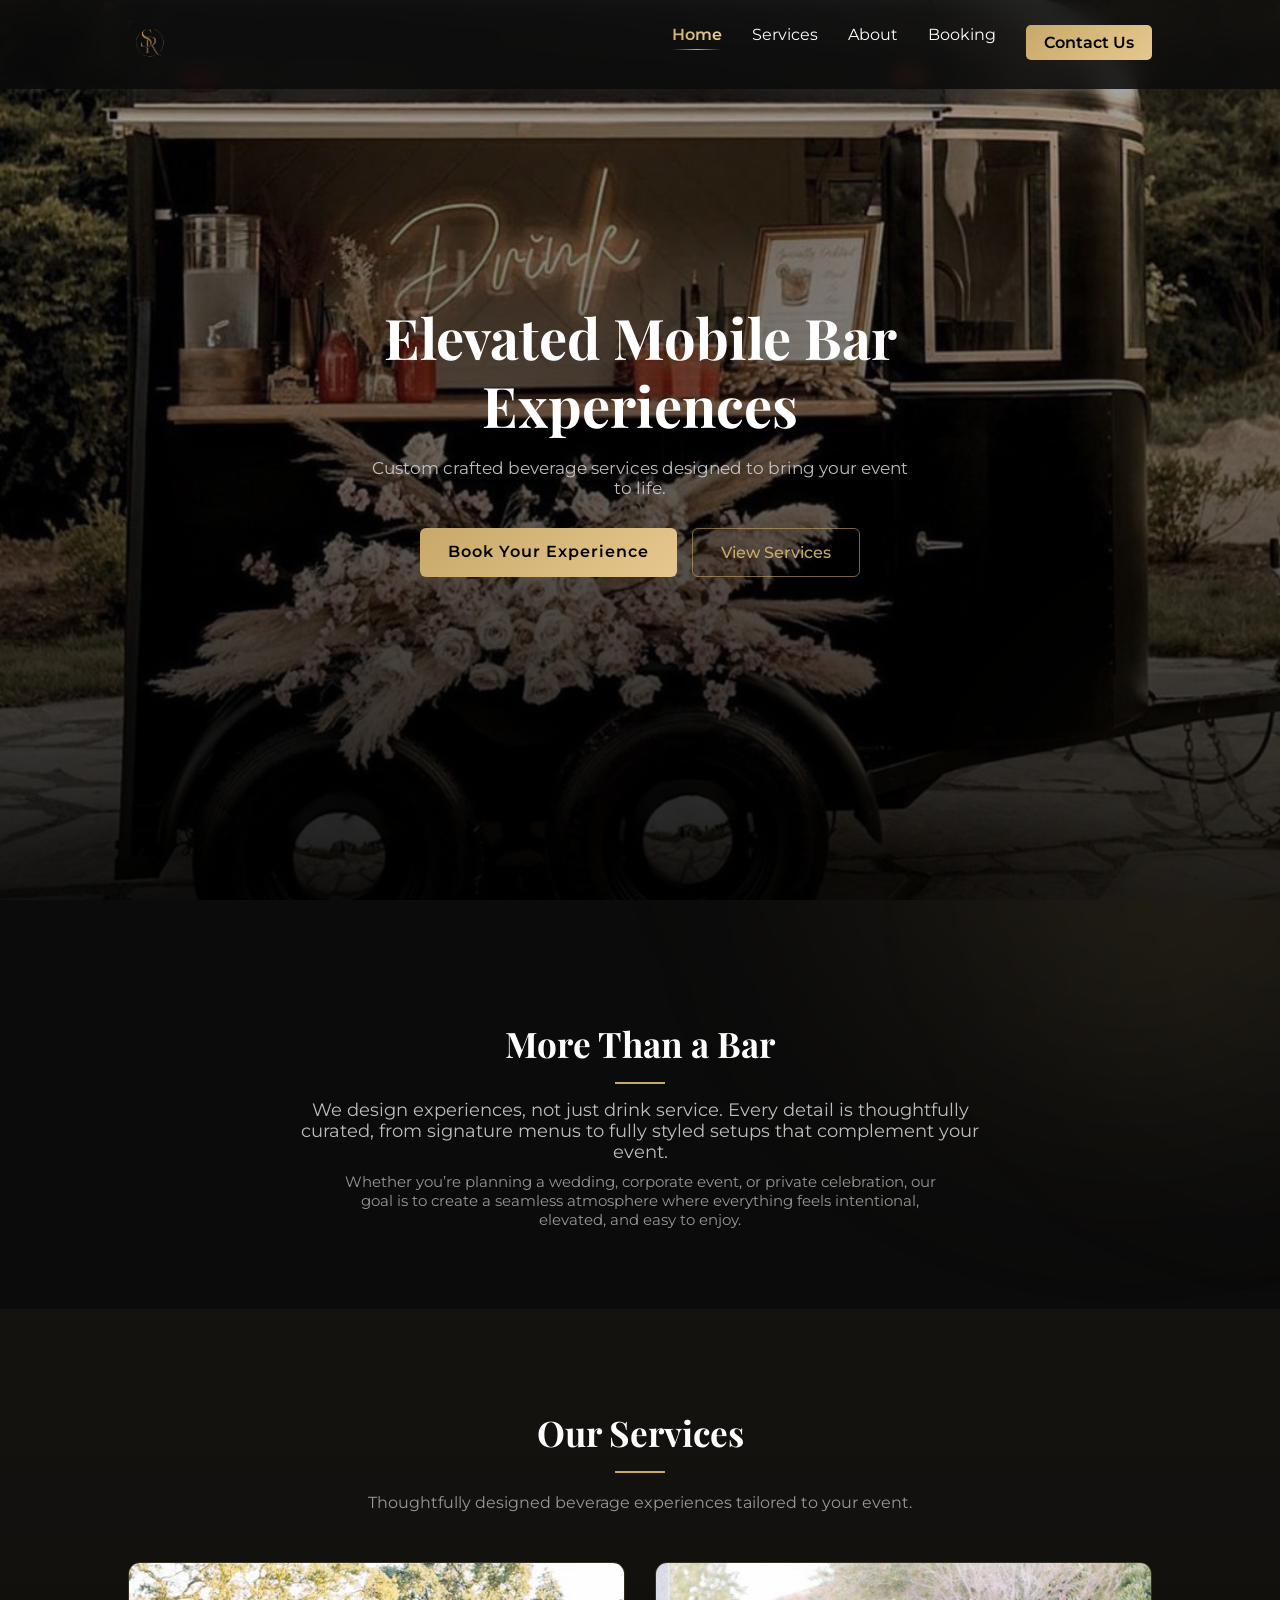
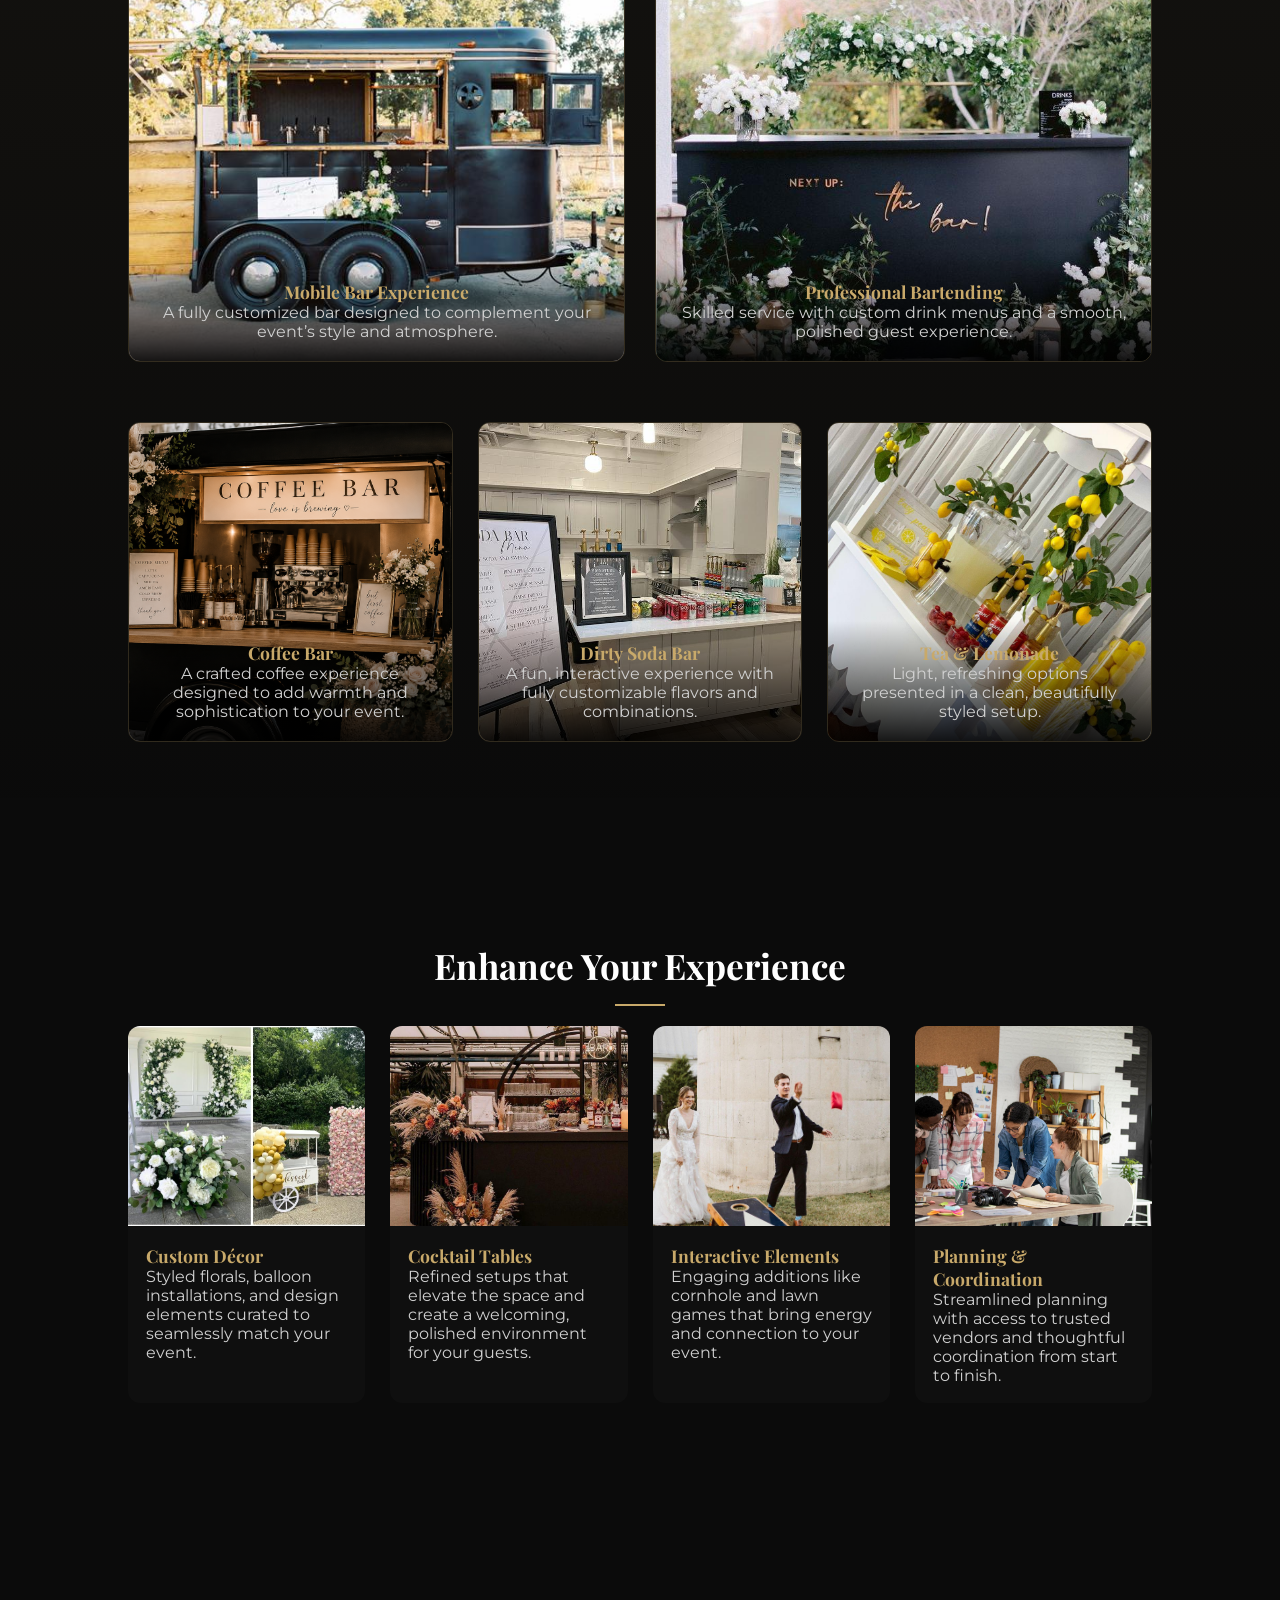
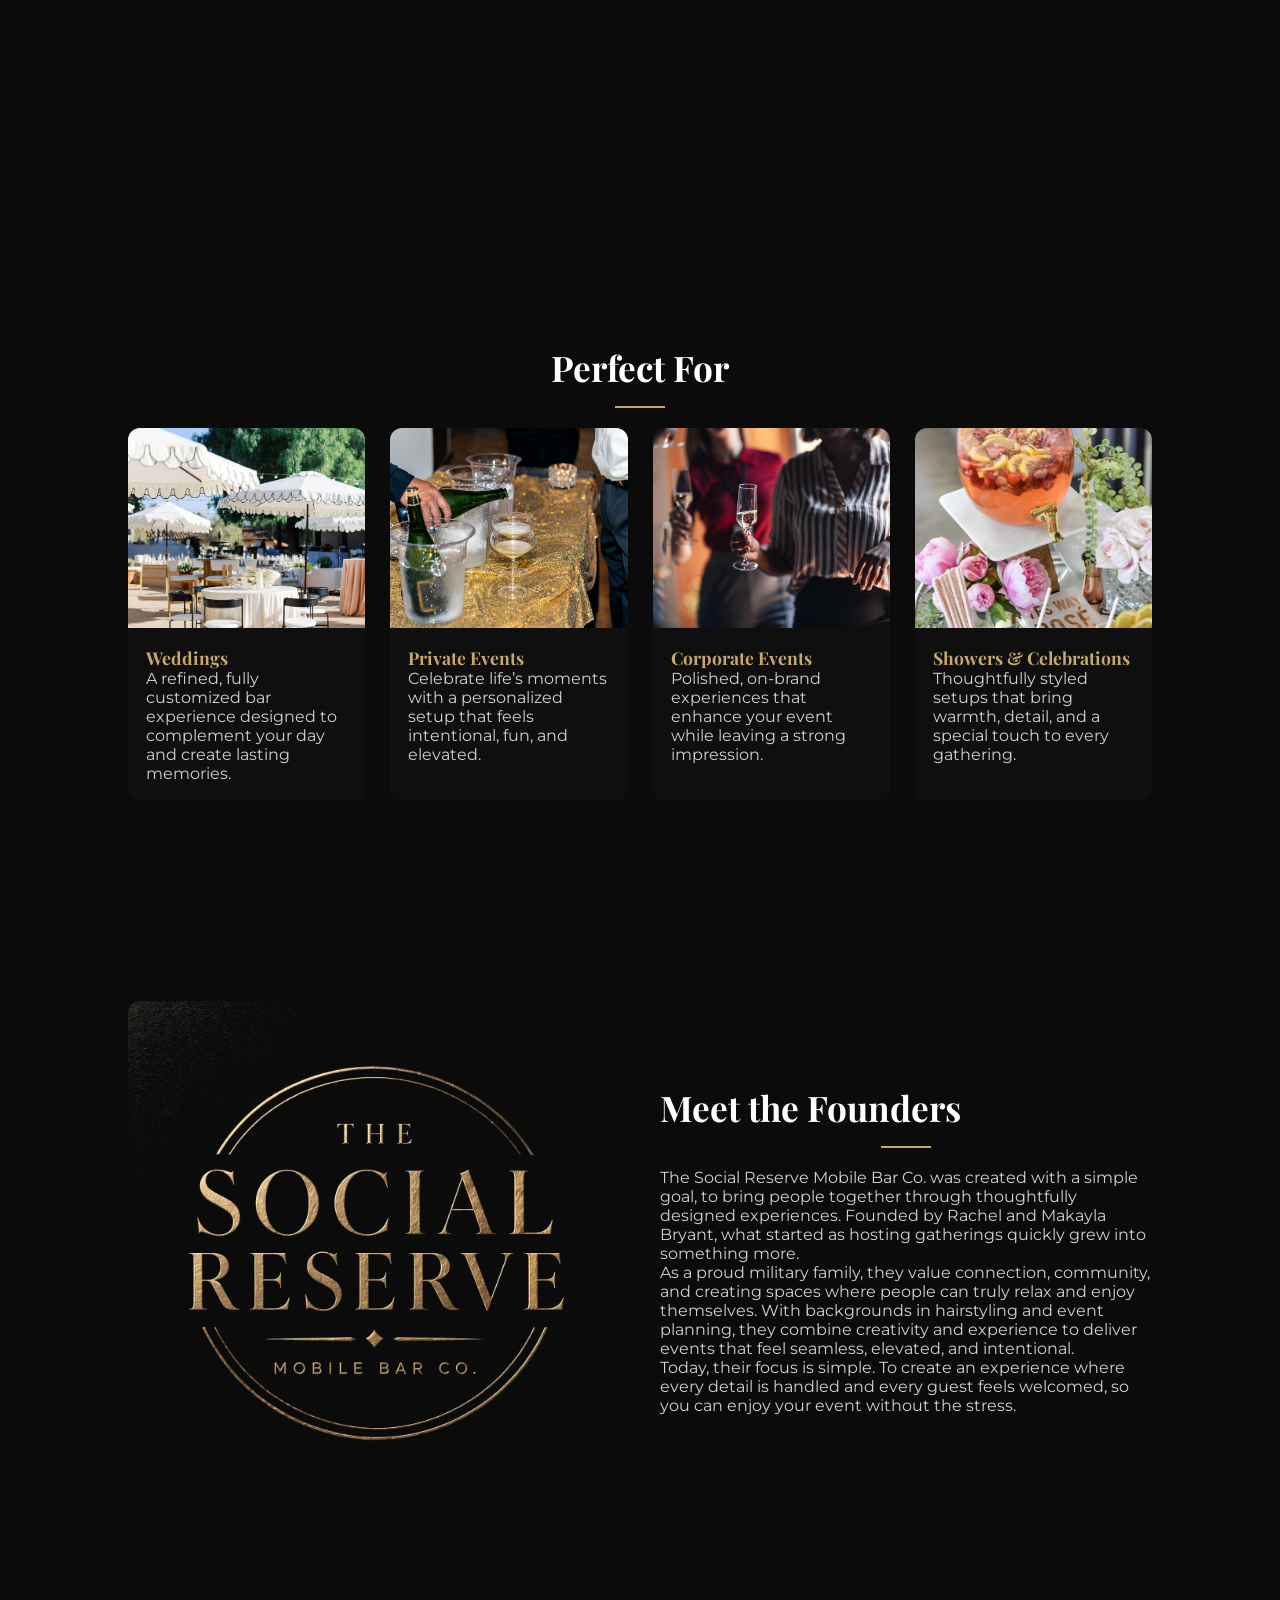
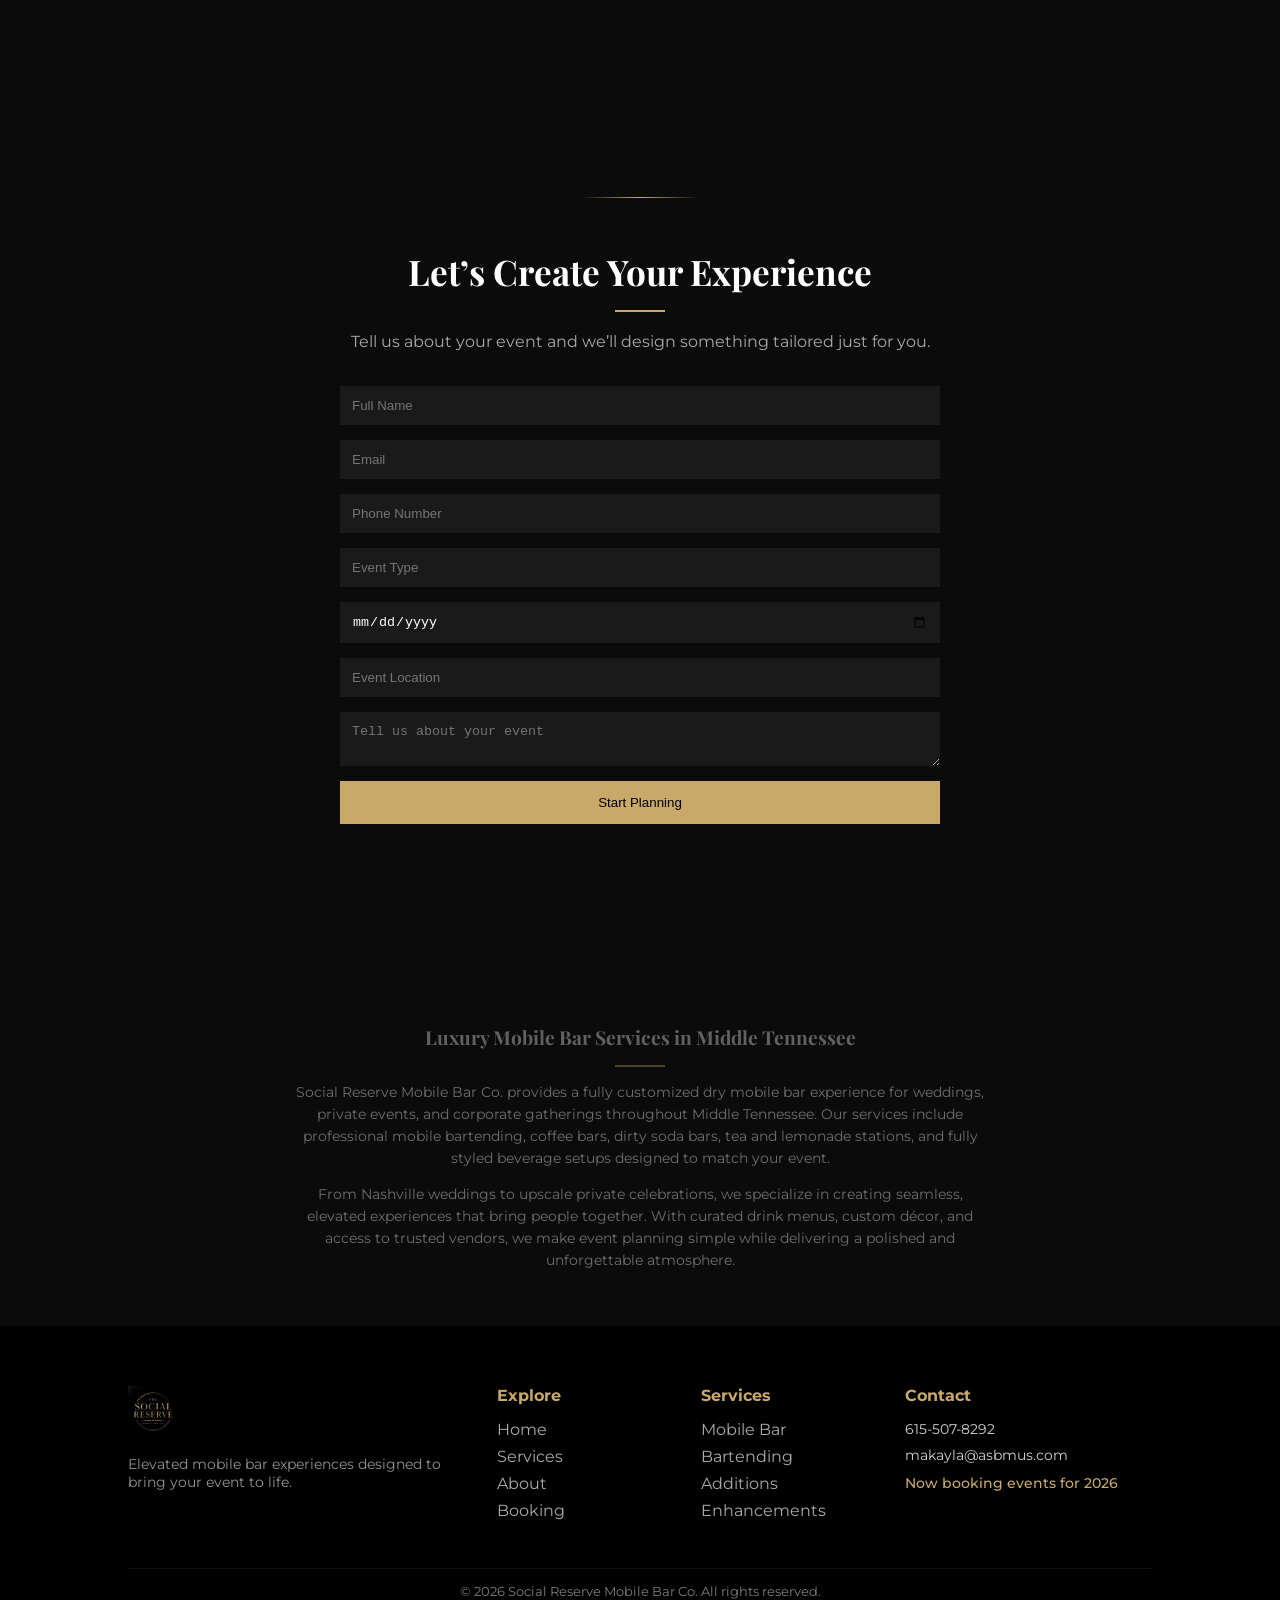
==== index.html @ 501cd26a "Add files via upload" ====
<!DOCTYPE html>
<html lang="en">
<head>
    <meta charset="UTF-8">
    <meta name="viewport" content="width=device-width, initial-scale=1.0">

    <!-- SEO PRIMARY -->
    <title>Social Reserve Mobile Bar | Luxury Mobile Bar Experience</title>
    <meta name="description" content="Social Reserve offers a fully customized dry mobile bar experience for weddings, corporate events, and private parties. Elevate your event with tailored drink services, coffee bars, soda bars, and more.">

    <!-- SEO KEYWORDS -->
    <meta name="keywords" content="mobile bar, wedding bar service, dry bar, mobile bartending, coffee bar catering, soda bar, event bartending, luxury event bar">

    <!-- SOCIAL SHARING -->
    <meta property="og:title" content="Social Reserve Mobile Bar">
    <meta property="og:description" content="Elevated mobile bar experiences designed to match your vision.">
    <meta property="og:type" content="website">

    <!-- FONTS -->
    <link href="https://fonts.googleapis.com/css2?family=Playfair+Display:wght@500;700&family=Montserrat:wght@300;400;600&display=swap" rel="stylesheet">

    <!-- CSS -->
    <link rel="stylesheet" href="style.css">

    <!-- STRUCTURED DATA (SEO BOOST) -->
    <script type="application/ld+json">
    {
        "@context": "https://schema.org",
        "@type": "LocalBusiness",
        "name": "Social Reserve Mobile Bar",
        "email": "makayla@asbmus.com",
        "telephone": "6155078292",
        "description": "Custom mobile bar experiences for weddings, private parties, and corporate events.",
        "areaServed": "Middle Tennessee",
        "serviceType": "Mobile Bartending and Event Services"
    }
    </script>
</head>

<body>


    <!-- NAVBAR -->
<header class="navbar">
    <div class="logo">
        <img src="images/logoSRtransparent.png" alt="Social Reserve Logo">
    </div>

    <nav>
        <ul>
            <li><a href="index.html" class="active-nav">Home</a></li>
            <li><a href="services.html">Services</a></li>
            <li><a href="about.html">About</a></li>
            <li><a href="contact.html">Booking</a></li>
            <li><a href="contact.html" class="cta-nav">Contact Us</a></li>
        </ul>
    </nav>
</header>


<!-- HERO -->
<section class="hero hidden">

    <!-- IMAGE -->
    <img src="images/hero.jfif" alt="Mobile Bar Setup" class="hero-img">

    <!-- OVERLAY -->
    <div class="hero-overlay"></div>

    <!-- CONTENT -->
    <div class="hero-content">
        <h1>Elevated Mobile Bar Experiences</h1>
        <p>Custom crafted beverage services designed to bring your event to life.</p>

        <div class="hero-buttons">
            <a href="contact.html" class="btn-primary">Book Your Experience</a>
            <a href="services.html" class="btn-secondary">View Services</a>
        </div>
    </div>

</section>


<!-- VALUE -->
<section class="value hidden">
    <h2>More Than a Bar</h2>
    <p class="value-lead">
        We design experiences, not just drink service. Every detail is thoughtfully curated, from signature menus to fully styled setups that complement your event.
    </p>

    <p class="value-sub">
        Whether you’re planning a wedding, corporate event, or private celebration, our goal is to create a seamless atmosphere where everything feels intentional, elevated, and easy to enjoy.
    </p>
</section>


<!-- SERVICES -->
<section id="services" class="services hidden">

    <h2>Our Services</h2>
    <p class="services-sub">
        Thoughtfully designed beverage experiences tailored to your event.
    </p>

    <!-- FEATURED SERVICES -->
    <div class="featured-services">

        <a href="services.html#mobilebar" class="service-card featured">
            <img src="images/trailer2.jfif" alt="Custom Mobile Bar Setup">
            <div class="card-content">
                <h3>Mobile Bar Experience</h3>
                <p>A fully customized bar designed to complement your event’s style and atmosphere.</p>
            </div>
        </a>

        <a href="services.html#bartending" class="service-card featured">
            <img src="images/bartend.jfif" alt="Professional Bartending Service">
            <div class="card-content">
                <h3>Professional Bartending</h3>
                <p>Skilled service with custom drink menus and a smooth, polished guest experience.</p>
            </div>
        </a>

    </div>

    <!-- SUPPORTING SERVICES -->
    <div class="supporting-services">

        <a href="services.html#additions" class="service-card small">
            <img src="images/coffeebar.png" alt="Event Coffee Bar Setup">
            <div class="card-content">
                <h3>Coffee Bar</h3>
                <p>A crafted coffee experience designed to add warmth and sophistication to your event.</p>
            </div>
        </a>

        <a href="services.html#additions" class="service-card small">
            <img src="images/soda.jfif" alt="Dirty Soda Bar Setup">
            <div class="card-content">
                <h3>Dirty Soda Bar</h3>
                <p>A fun, interactive experience with fully customizable flavors and combinations.</p>
            </div>
        </a>

        <a href="services.html#additions" class="service-card small">
            <img src="images/lemonade.jfif" alt="Tea and Lemonade Station">
            <div class="card-content">
                <h3>Tea & Lemonade</h3>
                <p>Light, refreshing options presented in a clean, beautifully styled setup.</p>
            </div>
        </a>

    </div>

</section>


<!-- ENHANCEMENTS SECTION -->
<section class="enhancements hidden">

    <h2>Enhance Your Experience</h2>

    <div class="enhancements-grid">

        <div class="enhancement-card">
            <div class="enhance-img">
                <img src="images/enhancements.jfif" alt="Custom Event Decor Setup">
            </div>
            <div class="enhance-text">
                <h3>Custom Décor</h3>
                <p>Styled florals, balloon installations, and design elements curated to seamlessly match your event.</p>
            </div>
        </div>

        <div class="enhancement-card">
            <div class="enhance-img">
                <img src="images/barsetup.jfif" alt="Cocktail Table Setup">
            </div>
            <div class="enhance-text">
                <h3>Cocktail Tables</h3>
                <p>Refined setups that elevate the space and create a welcoming, polished environment for your guests.</p>
            </div>
        </div>

        <div class="enhancement-card">
            <div class="enhance-img">
                <img src="images/games.jfif" alt="Interactive Event Games">
            </div>
            <div class="enhance-text">
                <h3>Interactive Elements</h3>
                <p>Engaging additions like cornhole and lawn games that bring energy and connection to your event.</p>
            </div>
        </div>

        <div class="enhancement-card">
            <div class="enhance-img">
                <img src="images/planning.jfif" alt="Event Planning Support">
            </div>
            <div class="enhance-text">
                <h3>Planning & Coordination</h3>
                <p>Streamlined planning with access to trusted vendors and thoughtful coordination from start to finish.</p>
            </div>
        </div>

    </div>

</section>

<!-- EXPERIENCE -->
<section id="experience" class="experience hidden">
    <h2>Designed Around You</h2>
    <p>
        Every event is built around your vision. From the first conversation to the final setup, we take the time to understand your style, preferences, and goals to create a cohesive experience that feels personal, elevated, and seamless.
    </p>
</section>

<!-- TARGET -->
<section class="target hidden">

    <h2>Perfect For</h2>

    <div class="target-grid">

        <div class="target-item">
            <div class="target-img">
                <img src="images/weddings.jfif" alt="Wedding Mobile Bar Setup">
            </div>
            <div class="target-text">
                <h3>Weddings</h3>
                <p>A refined, fully customized bar experience designed to complement your day and create lasting memories.</p>
            </div>
        </div>

        <div class="target-item">
            <div class="target-img">
                <img src="images/birthday.jfif" alt="Private Event Celebration">
            </div>
            <div class="target-text">
                <h3>Private Events</h3>
                <p>Celebrate life’s moments with a personalized setup that feels intentional, fun, and elevated.</p>
            </div>
        </div>

        <div class="target-item">
            <div class="target-img">
                <img src="images/corporate.jfif" alt="Corporate Event Bar Setup">
            </div>
            <div class="target-text">
                <h3>Corporate Events</h3>
                <p>Polished, on-brand experiences that enhance your event while leaving a strong impression.</p>
            </div>
        </div>

        <div class="target-item">
            <div class="target-img">
                <img src="images/showers.jfif" alt="Bridal and Baby Shower Setup">
            </div>
            <div class="target-text">
                <h3>Showers & Celebrations</h3>
                <p>Thoughtfully styled setups that bring warmth, detail, and a special touch to every gathering.</p>
            </div>
        </div>

    </div>

</section>

<!-- ABOUT -->
<section id="about" class="about hidden">

    <div class="about-container">

        <div class="about-image">
            <img src="images/logoSocialtransparent.png" alt="Founders of The Social Reserve Mobile Bar Co.">
        </div>

        <div class="about-text">
            <h2>Meet the Founders</h2>
            <p>
                The Social Reserve Mobile Bar Co. was created with a simple goal, to bring people together through thoughtfully designed experiences. Founded by Rachel and Makayla Bryant, what started as hosting gatherings quickly grew into something more.
            </p>
            <p>
                As a proud military family, they value connection, community, and creating spaces where people can truly relax and enjoy themselves. With backgrounds in hairstyling and event planning, they combine creativity and experience to deliver events that feel seamless, elevated, and intentional.
            </p>
            <p>
                Today, their focus is simple. To create an experience where every detail is handled and every guest feels welcomed, so you can enjoy your event without the stress.
            </p>
        </div>

    </div>

</section>

<!-- CTA -->
<section id="contact" class="cta hidden">
    <h2>Let’s Create Your Experience</h2>
    <p>Tell us about your event and we’ll design something tailored just for you.</p>

    <form>
        <input type="text" placeholder="Full Name" required>
        <input type="email" placeholder="Email" required>
        <input type="tel" placeholder="Phone Number">
        <input type="text" placeholder="Event Type">
        <input type="date">
        <input type="text" placeholder="Event Location">
        <textarea placeholder="Tell us about your event"></textarea>

        <button type="submit">Start Planning</button>
    </form>
</section>

<section class="seo-section">

    <div class="seo-content">

        <h2>Luxury Mobile Bar Services in Middle Tennessee</h2>

        <p>
            Social Reserve Mobile Bar Co. provides a fully customized dry mobile bar experience
            for weddings, private events, and corporate gatherings throughout Middle Tennessee.
            Our services include professional mobile bartending, coffee bars, dirty soda bars,
            tea and lemonade stations, and fully styled beverage setups designed to match your event.
        </p>

        <p>
            From Nashville weddings to upscale private celebrations, we specialize in creating
            seamless, elevated experiences that bring people together. With curated drink menus,
            custom décor, and access to trusted vendors, we make event planning simple while delivering
            a polished and unforgettable atmosphere.
        </p>

    </div>

</section>

<footer class="footer">

    <div class="footer-container">

        <!-- LOGO + BRAND -->
        <div class="footer-brand">
            <img src="images/logoSocialtransparent.png" alt="Social Reserve Logo">
            <p>
                Elevated mobile bar experiences designed to bring your event to life.
            </p>
        </div>

        <!-- NAVIGATION -->
        <div class="footer-links">
            <h4>Explore</h4>
            <ul>
                <li><a href="index.html">Home</a></li>
                <li><a href="services.html">Services</a></li>
                <li><a href="about.html">About</a></li>
                <li><a href="contact.html">Booking</a></li>
            </ul>
        </div>

        <!-- SERVICES QUICK LINKS -->
        <div class="footer-links">
            <h4>Services</h4>
            <ul>
                <li><a href="#mobilebar">Mobile Bar</a></li>
                <li><a href="#bartending">Bartending</a></li>
                <li><a href="#additions">Additions</a></li>
                <li><a href="#enhancements">Enhancements</a></li>
            </ul>
        </div>

        <!-- CONTACT + AVAILABILITY -->
        <div class="footer-contact">
            <h4>Contact</h4>
            <p>615-507-8292</p>
            <p>makayla@asbmus.com</p>

            <p class="availability">
                Now booking events for 2026
            </p>
        </div>

    </div>

    <!-- BOTTOM BAR -->
    <div class="footer-bottom">
        <p>© 2026 Social Reserve Mobile Bar Co. All rights reserved.</p>
    </div>

</footer>

<div class="background-particles">
    <span style="left:10%; animation-delay:0s;"></span>
    <span style="left:30%; animation-delay:5s;"></span>
    <span style="left:60%; animation-delay:10s;"></span>
    <span style="left:80%; animation-delay:15s;"></span>
</div>
<script src="script.js"></script>

</body>
</html>
---- style.css ----
/* ========================= */
/* RESET */
/* ========================= */
* {
    margin: 0;
    padding: 0;
    box-sizing: border-box;
}

html {
    scroll-behavior: smooth;
}

body {
    font-family: 'Montserrat', sans-serif;
    background: #0b0b0b;
    color: #fff;
    overflow-x: hidden;
}

/* ========================= */
/* BACKGROUND GLOW */
/* ========================= */
body::before,
body::after {
    content: "";
    position: fixed;
    width: 600px;
    height: 600px;
    border-radius: 50%;
    filter: blur(120px);
    z-index: -1;
}

body::before {
    top: -200px;
    left: -150px;
    background: rgba(200,169,106,0.12);
}

body::after {
    bottom: -200px;
    right: -150px;
    background: rgba(200,169,106,0.08);
}

/* ========================= */
/* TYPOGRAPHY */
/* ========================= */
h1, h2, h3 {
    font-family: 'Playfair Display', serif;
}

h1 {
    font-size: 3.5rem;
}

h2 {
    font-size: 2.2rem;
    margin-bottom: 20px;
}

h2::after {
    content: "";
    display: block;
    width: 50px;
    height: 2px;
    background: #c8a96a;
    margin: 15px auto 0;
}

h3 {
    color: #c8a96a;
    font-size: 1.1rem;
}

p {
    color: #d1d1d1;
    max-width: 700px;
    margin: 0 auto;
}

/* ========================= */
/* VALUE */
/* ========================= */

.value {
    text-align: center;
    padding: 120px 10% 80px;
    position: relative;
}

/* subtle fade from hero */
.value::before {
    content: "";

    position: absolute;

    width: 500px;
    height: 500px;

    top: -250px;
    right: -250px;

    border-radius: 50%;

    background: rgba(200,169,106,0.04);

    filter: blur(100px);
}

/* spacing */
.value h2 {
    margin-bottom: 15px;
}

/* first line (highlighted) */
.value-lead {
    font-size: 1.1rem;
    opacity: 0.9;
    margin-bottom: 10px;
}

/* second line (softer) */
.value-sub {
    font-size: 0.95rem;
    opacity: 0.7;
    max-width: 600px;
}

/* ========================= */
/* NAVBAR */
/* ========================= */

.navbar {
    position: fixed;
    width: 100%;
    top: 0;
    padding: 20px 10%;
    display: flex;
    justify-content: space-between;
    align-items: center;
    background: rgba(11,11,11,0.85);
    backdrop-filter: blur(10px);
    z-index: 1000;
}

.logo img {
    height: 45px;
}

.navbar ul {
    display: flex;
    list-style: none;
    gap: 30px;
}

.navbar a {
    color: #fff;
    text-decoration: none;
    transition: 0.3s;
}

.navbar a:hover {
    color: #c8a96a;
}

.cta {
    position: relative;
    margin-top: 80px;
}

.cta::before {
    content: "";
    display: block;
    width: 120px;
    height: 1px;
    margin: 0 auto 50px;

    background: linear-gradient(
        to right,
        transparent,
        #c8a96a,
        transparent
    );
}

.cta-nav {
    display: inline-block;
    position: relative;
    overflow: hidden;

    background: linear-gradient(135deg, #c8a96a, #e6c88f);
    color: #000 !important;
    padding: 8px 18px;
    border-radius: 5px;
    font-weight: 600;
    text-decoration: none;

    transition: transform 0.25s ease, box-shadow 0.25s ease;
}

/* hover matches hero */
.cta-nav:hover {
    transform: translateY(-2px);
    box-shadow: 0 8px 18px rgba(200,169,106,0.25);
}

/* same shine effect */
.cta-nav::after {
    content: "";
    position: absolute;
    inset: 0;
    background: linear-gradient(
        120deg,
        transparent,
        rgba(255,255,255,0.25),
        transparent
    );
    transform: translateX(-100%);
    transition: transform 0.5s ease;
}

.cta-nav:hover::after {
    transform: translateX(100%);
}

/* ========================= */
/* HERO */
/* ========================= */
/* HERO CONTAINER */
.hero {
    position: relative;
    height: 100vh;
    padding-top: 80px;
    overflow: hidden;

    display: flex;
    justify-content: center;
    align-items: center;
}

/* IMAGE (BOTTOM LAYER) */
.hero-img {
    position: absolute;
    top: 0;
    left: 0;

    width: 100%;
    height: 100%;
    object-fit: cover;

    z-index: 0;
}

.hero-buttons {
    display: flex;
    gap: 15px;
    margin-top: 10px;
    flex-wrap: wrap; /* prevents overlap */
    justify-content: center;
}

/* OVERLAY (MIDDLE LAYER) */
.hero-overlay {
    position: absolute;
    top: 0;
    left: 0;

    width: 100%;
    height: 100%;

    background: linear-gradient(
        to bottom,
        rgba(0,0,0,0.3) 0%,
        rgba(0,0,0,0.5) 40%,
        rgba(0,0,0,0.9) 100%
    );

    z-index: 1;
}

/* CONTENT (TOP LAYER) */
.hero-content {
    position: relative;
    z-index: 2;

    max-width: 750px;
    width: 90%;

    text-align: center;

    display: flex;
    flex-direction: column;
    align-items: center;
    justify-content: center;
    gap: 20px; /* THIS fixes overlap */
}

.hero h1 {
    font-size: 3.5rem;
    line-height: 1.2;
}

.hero p {
    font-size: 1.05rem;
    opacity: 0.9;
    max-width: 550px;
}

/* ========================= */
/* BUTTONS */
/* ========================= */

.btn-primary {
    display: inline-block;
    position: relative;
    overflow: hidden; /* THIS FIXES THE BLEED */

    background: linear-gradient(135deg, #c8a96a, #e6c88f);
    color: #000;
    padding: 14px 28px;
    border-radius: 6px;
    font-weight: 600;
    letter-spacing: 1px;
    text-decoration: none;

    transition: transform 0.25s ease, box-shadow 0.25s ease;
}

/* CLEAN HOVER */
.btn-primary:hover {
    transform: translateY(-2px);
    box-shadow: 0 8px 20px rgba(200,169,106,0.25);
}

/* INTERNAL SHINE (stays inside button) */
.btn-primary::after {
    content: "";
    position: absolute;
    inset: 0;
    background: linear-gradient(
        120deg,
        transparent,
        rgba(255,255,255,0.25),
        transparent
    );
    transform: translateX(-100%);
    transition: transform 0.5s ease;
}

.btn-primary:hover::after {
    transform: translateX(100%);
}

.btn-secondary {
    border: 1px solid rgba(200,169,106,0.6);
    padding: 14px 28px;
    border-radius: 6px;
    color: #c8a96a;
    text-decoration: none;
    font-weight: 500;

    transition: all 0.3s ease;
    position: relative;
}

/* hover fill */
.btn-secondary:hover {
    background: #c8a96a;
    color: #000;
    transform: translateY(-2px);
}

/* subtle glow */
.btn-secondary:hover {
    box-shadow: 0 8px 25px rgba(200,169,106,0.25);
}

.hero-buttons a {
    display: inline-block;
}

.btn-primary:active,
.btn-secondary:active {
    transform: translateY(0);
    box-shadow: none;
}

/* ========================= */
/* SECTIONS */
/* ========================= */
section {
    padding: 100px 10%;
    text-align: center;
}

/* ========================= */
/* SERVICES */
/* ========================= */
.services {
    background: linear-gradient(to bottom, rgba(200,169,106,0.05), transparent);
}

.services-sub {
    margin-bottom: 50px;
    opacity: 0.7;
}

/* FEATURED */
.featured-services {
    display: grid;
    grid-template-columns: 1fr 1fr;
    gap: 30px;
    margin-bottom: 60px;
}

/* SUPPORTING */
.supporting-services {
    display: grid;
    grid-template-columns: repeat(3, 1fr);
    gap: 25px;
}

/* CARDS */
.service-card {
    position: relative;
    overflow: hidden;
    border-radius: 12px;
    height: 320px;
    border: 1px solid rgba(200,169,106,0.2);
    transition: 0.4s;
}

.service-card.featured {
    height: 400px;
}

.service-card img {
    width: 100%;
    height: 100%;
    object-fit: cover;
    transition: 0.5s;
}

.card-content {
    position: absolute;
    bottom: 0;
    padding: 20px;
    width: 100%;
    background: linear-gradient(to top, rgba(0,0,0,0.9), transparent);
}

.service-card:hover {
    transform: translateY(-8px);
}

.service-card:hover img {
    transform: scale(1.05);
}

/* ========================= */
/* ENHANCEMENTS + TARGET */
/* ========================= */
.enhancements-grid,
.target-grid {
    display: grid;
    grid-template-columns: repeat(4, 1fr);
    gap: 25px;
}

.enhancement-card,
.target-item {
    background: rgba(255,255,255,0.02);
    border-radius: 12px;
    overflow: hidden;
    transition: 0.3s;
}

.enhance-img,
.target-img {
    height: 200px;
}

.enhance-img img,
.target-img img {
    width: 100%;
    height: 100%;
    object-fit: cover;
}

.enhance-text,
.target-text {
    padding: 18px;
    text-align: left;
}

.enhancement-card:hover,
.target-item:hover {
    transform: translateY(-5px);
}

/* ========================= */
/* ABOUT */
/* ========================= */
.about-container {
    display: grid;
    grid-template-columns: 1fr 1fr;
    gap: 40px;
    align-items: center;
}

.about-image img {
    width: 100%;
    border-radius: 12px;
}

.about-text {
    text-align: left;
}

/* ========================= */
/* SEO */
/* ========================= */

.seo-section {
    padding: 80px 10% 40px;
    opacity: 0.5; /* makes it feel "incognito" */
    font-size: 0.85rem;
}

.seo-content {
    max-width: 800px;
    margin: 0 auto;
    text-align: center;
}

.seo-section h2 {
    font-size: 1.2rem;
    margin-bottom: 15px;
    opacity: 0.7;
}

.seo-section p {
    margin-bottom: 15px;
    line-height: 1.6;
}

/* ========================= */
/* FORM */
/* ========================= */
.cta form {
    max-width: 600px;
    margin: 30px auto 0;
    display: flex;
    flex-direction: column;
    gap: 15px;
}

.cta input,
.cta textarea {
    padding: 12px;
    background: #1a1a1a;
    border: none;
    color: #fff;
}

.cta button {
    background: #c8a96a;
    padding: 14px;
    border: none;
}

/* ========================= */
/* FOOTER */
/* ========================= */

.footer {
    background: #000;
    padding: 60px 10% 20px;
}

.footer-container {
    display: grid;
    grid-template-columns: 2fr 1fr 1fr 1.5fr;
    gap: 40px;
    margin-bottom: 40px;
}

/* BRAND */
.footer-brand img {
    height: 50px;
    margin-bottom: 15px;
}

.footer-brand p {
    font-size: 0.9rem;
    opacity: 0.7;
}

/* LINKS */
.footer-links h4,
.footer-contact h4 {
    margin-bottom: 15px;
    font-size: 1rem;
    color: #c8a96a;
}

.footer-links ul {
    list-style: none;
}

.footer-links li {
    margin-bottom: 8px;
}

.footer-links a {
    text-decoration: none;
    color: #aaa;
    transition: 0.3s;
}

.footer-links a:hover {
    color: #c8a96a;
}

/* CONTACT */
.footer-contact p {
    margin-bottom: 8px;
    font-size: 0.9rem;
}

.availability {
    margin-top: 10px;
    color: #c8a96a;
    font-weight: 500;
}

/* BOTTOM */
.footer-bottom {
    border-top: 1px solid rgba(255,255,255,0.1);
    padding-top: 15px;
    text-align: center;
    font-size: 0.8rem;
    opacity: 0.6;
}

/* ========================= */
/* SERVICES PAGE */
/* ========================= */

/* PAGE HERO */
/* ========================= */
/* SERVICES HERO */
/* ========================= */

.page-hero {
    position: relative;
    height: 65vh;

    display: flex;
    justify-content: center;
    align-items: center;

    overflow: hidden;
}

.page-hero-img {
    position: absolute;
    width: 100%;
    height: 100%;
    object-fit: cover;

    animation: zoom 20s infinite alternate;
}

.page-hero-overlay {
    position: absolute;
    inset: 0;

    background: linear-gradient(
        to bottom,
        rgba(0,0,0,0.35),
        rgba(0,0,0,0.85)
    );
}

.page-hero-content {
    position: relative;
    z-index: 2;
    text-align: center;
    max-width: 700px;
}

/* SERVICE SECTIONS */
.service-section {
    padding: 100px 10%;
}

/* GRID */
.service-grid {
    display: grid;
    grid-template-columns: repeat(2, 1fr);
    gap: 30px;
    margin-top: 40px;
}

/* BOX */
.service-box {
    transition: 0.35s ease;
}

.service-box:hover {
    transform: translateY(-8px);
}

.service-box img {
    width: 100%;
    height: 200px;
    object-fit: cover;
    border-radius: 10px;
    transition: 0.5s ease;
}

.service-box h3 {
    margin-top: 10px;
}

.service-box p {
    font-size: 0.9rem;
    opacity: 0.8;
}

.service-box:hover img {
    transform: scale(1.03);
}

/* PROCESS */
.process {
    text-align: center;
    padding: 100px 10%;
}

.process-steps {
    background: rgba(255,255,255,0.03);
    border: 1px solid rgba(200,169,106,0.08);

    padding: 35px;
    border-radius: 16px;

    transition: 0.3s ease;
    display: grid;
    grid-template-columns: repeat(3, 1fr);
    gap: 40px;
    margin-top: 40px;
}

.process-steps div:hover {
    transform: translateY(-6px);
    border-color: rgba(200,169,106,0.25);
}


/* ========================= */
/* ABOUT PAGE */
/* ========================= */

/* STORY SECTION */
.about-story {
    padding: 120px 10%;
}

.about-story-grid {
    display: grid;
    grid-template-columns: 1fr 1fr;
    gap: 60px;
    align-items: center;
}

.about-story-image img {
    width: 100%;
    border-radius: 18px;
    box-shadow: 0 20px 50px rgba(0,0,0,0.45);
}

.about-story-text {
    text-align: left;
}

.about-story-text h2 {
    margin-bottom: 25px;
}

.about-story-text p {
    margin-bottom: 20px;
    opacity: 0.85;
    line-height: 1.8;
}

/* SMALL GOLD TAG */
.section-tag {
    display: inline-block;
    margin-bottom: 15px;

    color: #c8a96a;
    font-size: 0.8rem;
    letter-spacing: 2px;
    font-weight: 600;
}

/* ========================= */
/* FOUNDERS */
/* ========================= */

.founders {
    padding: 120px 10%;
    background: linear-gradient(
        to bottom,
        rgba(200,169,106,0.04),
        transparent
    );
}

.founders-intro {
    text-align: center;
    max-width: 700px;
    margin: 0 auto 70px;
}

.founders-grid {
    display: grid;
    grid-template-columns: 1fr 1fr;
    gap: 40px;
}

.founder-card {
    background: rgba(255,255,255,0.03);

    border: 1px solid rgba(200,169,106,0.08);

    border-radius: 18px;
    overflow: hidden;

    transition: 0.35s ease;
}

.founder-card:hover {
    transform: translateY(-8px);
    border-color: rgba(200,169,106,0.25);
}

.founder-card img {
    width: 100%;
    height: 420px;
    object-fit: cover;

    transition: 0.5s ease;
}

.founder-card:hover img {
    transform: scale(1.03);
}

.founder-content {
    padding: 30px;
    text-align: left;
}

.founder-content h3 {
    margin-bottom: 15px;
}

.founder-content p {
    opacity: 0.8;
    line-height: 1.7;
}

/* ========================= */
/* VALUES SECTION */
/* ========================= */

.values {
    padding: 120px 10%;
}

.values-intro {
    text-align: center;
    margin-bottom: 60px;
}

.values-grid {
    display: grid;
    grid-template-columns: repeat(3, 1fr);
    gap: 30px;
}

.value-box {
    background: rgba(255,255,255,0.03);

    border: 1px solid rgba(200,169,106,0.08);

    border-radius: 18px;

    padding: 40px 30px;

    transition: 0.35s ease;
}

.value-box:hover {
    transform: translateY(-8px);
    border-color: rgba(200,169,106,0.25);
}

.value-box h3 {
    margin-bottom: 15px;
}

.value-box p {
    opacity: 0.8;
    line-height: 1.7;
}

/* ========================= */
/* ABOUT CTA */
/* ========================= */

.cta {
    position: relative;
    padding: 120px 10%;
    text-align: center;
}

.cta::before {
    content: "";

    display: block;

    width: 120px;
    height: 1px;

    margin: 0 auto 50px;

    background: linear-gradient(
        to right,
        transparent,
        #c8a96a,
        transparent
    );
}

.cta h2 {
    margin-bottom: 20px;
}

.cta p {
    margin-bottom: 35px;
    opacity: 0.8;
}

/* ========================= */
/* ACTIVE NAV LINK */
/* ========================= */

.active-nav {
    position: relative;
    display: inline-block;

    background: linear-gradient(
        135deg,
        #c8a96a,
        #f0d39a,
        #c8a96a
    );

    background-size: 200% 200%;

    -webkit-background-clip: text;
    background-clip: text;
    -webkit-text-fill-color: transparent;
    color: transparent;

    animation: goldShimmer 4s ease infinite;

    font-weight: 600;
}

/* subtle underline */
.active-nav::after {
    content: "";
    position: absolute;
    left: 0;
    bottom: -6px;

    width: 100%;
    height: 1px;

    background: linear-gradient(
        to right,
        transparent,
        #c8a96a,
        transparent
    );
}

/* ========================= */
/* CONTACT PAGE */
/* ========================= */

.contact-info,
.booking-form,
.expectations {
    padding: 120px 10%;
}

/* INTRO */
.contact-intro,
.booking-intro,
.expectations-content {
    text-align: center;
    max-width: 700px;
    margin: 0 auto 60px;
}

/* CONTACT GRID */
.contact-grid {
    display: grid;
    grid-template-columns: repeat(3, 1fr);
    gap: 30px;
}

.contact-card {
    background: rgba(255,255,255,0.03);

    border: 1px solid rgba(200,169,106,0.08);

    border-radius: 18px;

    padding: 40px 30px;

    transition: 0.35s ease;
}

.contact-card:hover {
    transform: translateY(-8px);
    border-color: rgba(200,169,106,0.25);
}

/* FORM */
.form-embed {
    max-width: 900px;
    margin: 0 auto;
}

.placeholder-form {
    background: rgba(255,255,255,0.03);

    border: 1px solid rgba(200,169,106,0.08);

    border-radius: 18px;

    padding: 80px 40px;
}

/* EXPECTATIONS */
.expectation-grid {
    display: grid;
    grid-template-columns: repeat(3, 1fr);
    gap: 30px;
}

.expectation-box {
    background: rgba(255,255,255,0.03);

    border: 1px solid rgba(200,169,106,0.08);

    border-radius: 18px;

    padding: 40px 30px;

    transition: 0.35s ease;
}

.expectation-box:hover {
    transform: translateY(-8px);
    border-color: rgba(200,169,106,0.25);
}

/* ========================= */
/* SIGNATURE SERVICE */
/* ========================= */

.signature-service {
    padding: 120px 10%;
}

/* ========================= */
/* PREMIUM SERVICE ROW */
/* ========================= */

.signature-row,
.service-row {
    position: relative;

    display: grid;
    grid-template-columns: 1.1fr 1fr;

    gap: 50px;
    align-items: center;

    background: rgba(255,255,255,0.03);

    border: 1px solid rgba(200,169,106,0.08);

    border-radius: 20px;

    padding: 45px;

    overflow: hidden;

    transition: 0.35s ease;

    margin-top: 50px;
}

/* hover */
.signature-row:hover,
.service-row:hover {
    transform: translateY(-5px);

    border-color: rgba(200,169,106,0.18);
}

/* image */
.signature-row img,
.service-row img {
    width: 100%;
    height: 100%;

    min-height: 450px;

    object-fit: cover;

    border-radius: 18px;

    box-shadow: 0 20px 45px rgba(0,0,0,0.35);

    transition: 0.45s ease;
}

/* image hover */
.signature-row:hover img,
.service-row:hover img {
    transform: scale(1.02);
}

/* text */
.service-text {
    text-align: left;
    position: relative;
    z-index: 2;
}

/* headings */
.signature-row h2,
.service-row h2,
.service-row h3 {
    margin-bottom: 20px;
}

/* description */
.service-description {
    margin-bottom: 30px;
    line-height: 1.8;
    opacity: 0.88;
}

/* glow */
.signature-row::before,
.service-row::before {
    content: "";

    position: absolute;

    width: 260px;
    height: 260px;

    bottom: -120px;
    left: -120px;

    border-radius: 50%;

    background: rgba(200,169,106,0.04);

    filter: blur(80px);
}

/* reverse layout */
.reverse-row {
    grid-template-columns: 1fr 1.1fr;
}

/* divider */
.gold-line {
    width: 55px;
    height: 2px;

    background: #c8a96a;

    margin: 18px 0 28px;
}

/* ========================= */
/* FEATURES */
/* ========================= */

.service-features {
    display: flex;
    flex-direction: column;
    gap: 16px;
}

.feature-item {
    display: flex;
    align-items: flex-start;
    gap: 12px;
}

.feature-item span {
    color: #c8a96a;
    font-size: 1.1rem;
    line-height: 1.5;
}

.feature-item p {
    margin: 0;
    line-height: 1.7;
}

/* shimmer animation */
@keyframes goldShimmer {

    0% {
        background-position: 0% 50%;
    }

    50% {
        background-position: 100% 50%;
    }

    100% {
        background-position: 0% 50%;
    }
}

/* ========================= */
/* ANIMATIONS */
/* ========================= */
.hidden {
    opacity: 0;
    transform: translateY(40px);
}

.show {
    opacity: 1;
    transform: translateY(0);
}

@keyframes zoom {
    from { transform: scale(1); }
    to { transform: scale(1.1); }
}

/* ========================= */
/* MOBILE */
/* ========================= */
@media (max-width: 900px) {

    .featured-services {
        grid-template-columns: 1fr;
    }

    .supporting-services {
        grid-template-columns: 1fr 1fr;
    }

        .contact-grid,
    .expectation-grid {
        grid-template-columns: 1fr;
    }


        .service-row {
        grid-template-columns: 1fr;
    }

    .service-grid {
        grid-template-columns: 1fr 1fr;
    }

    .signature-row,
.service-row {
    grid-template-columns: 1fr;
}

.signature-row img,
.service-row img {
    min-height: 320px;
}

    .process-steps {
        grid-template-columns: 1fr;
    }

    .enhancements-grid,
    .target-grid {
        grid-template-columns: 1fr 1fr;
    }

    .about-container {
        grid-template-columns: 1fr;
    }

        .hero-content {
        gap: 15px;
    }

    .hero h1 {
        font-size: 2.2rem;
    }

    .hero p {
        font-size: 0.95rem;
    }

    .hero-buttons {
        flex-direction: column;
        width: 100%;
    }

    .hero-buttons a {
        width: 100%;
        text-align: center;
    }

        .about-story-grid,
    .founders-grid,
    .values-grid {
        grid-template-columns: 1fr;
    }

    .about-story {
        padding-top: 80px;
    }

    .about-story-text {
        text-align: center;
    }

    .founder-content {
        text-align: center;
    }
}

@media (max-width: 600px) {

    .supporting-services,
    .enhancements-grid,
    .target-grid {
        grid-template-columns: 1fr;
    }

        .contact-info,
    .booking-form,
    .expectations {
        padding: 80px 8%;
    }

    .hero h1 {
        font-size: 2.2rem;
    }

    .service-grid {
        grid-template-columns: 1fr;
    }

        .about-story,
    .founders,
    .values,
    .cta {
        padding: 80px 8%;
    }

    .founder-card img {
        height: 320px;
    }
}
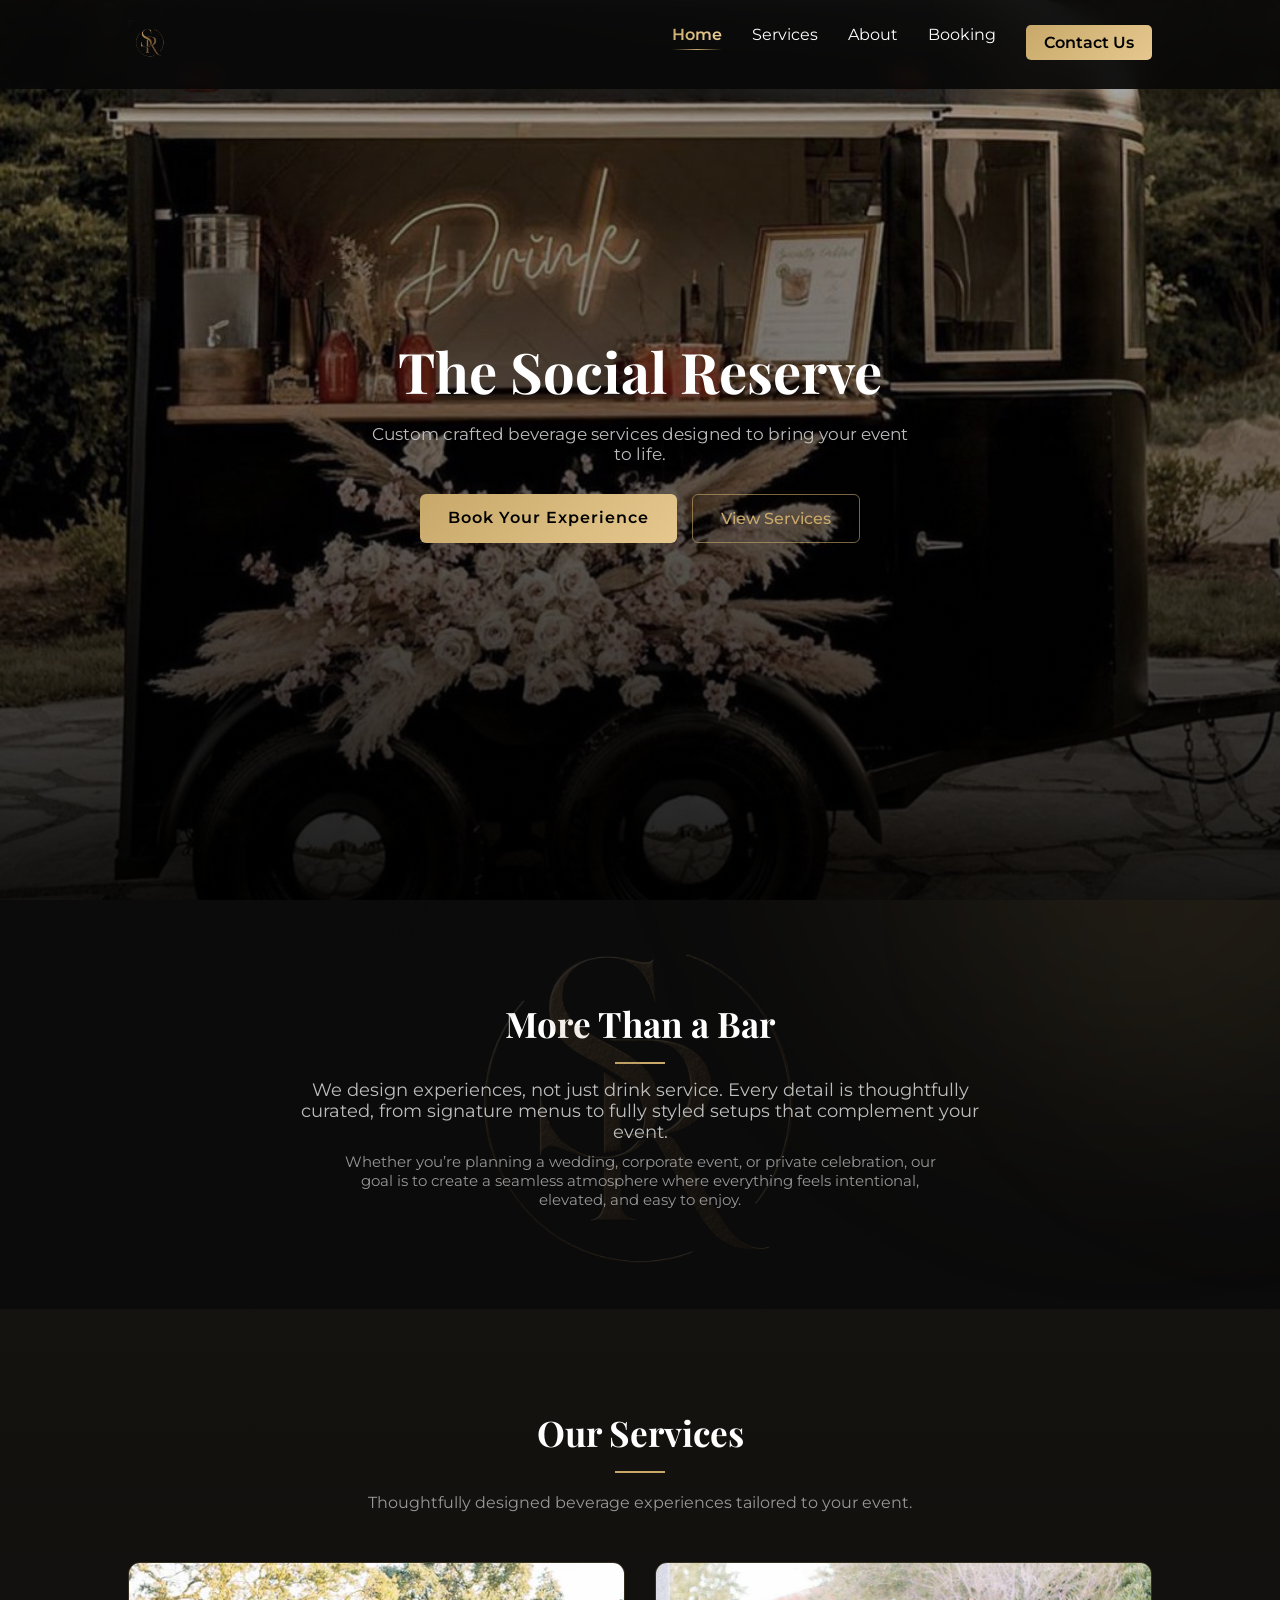
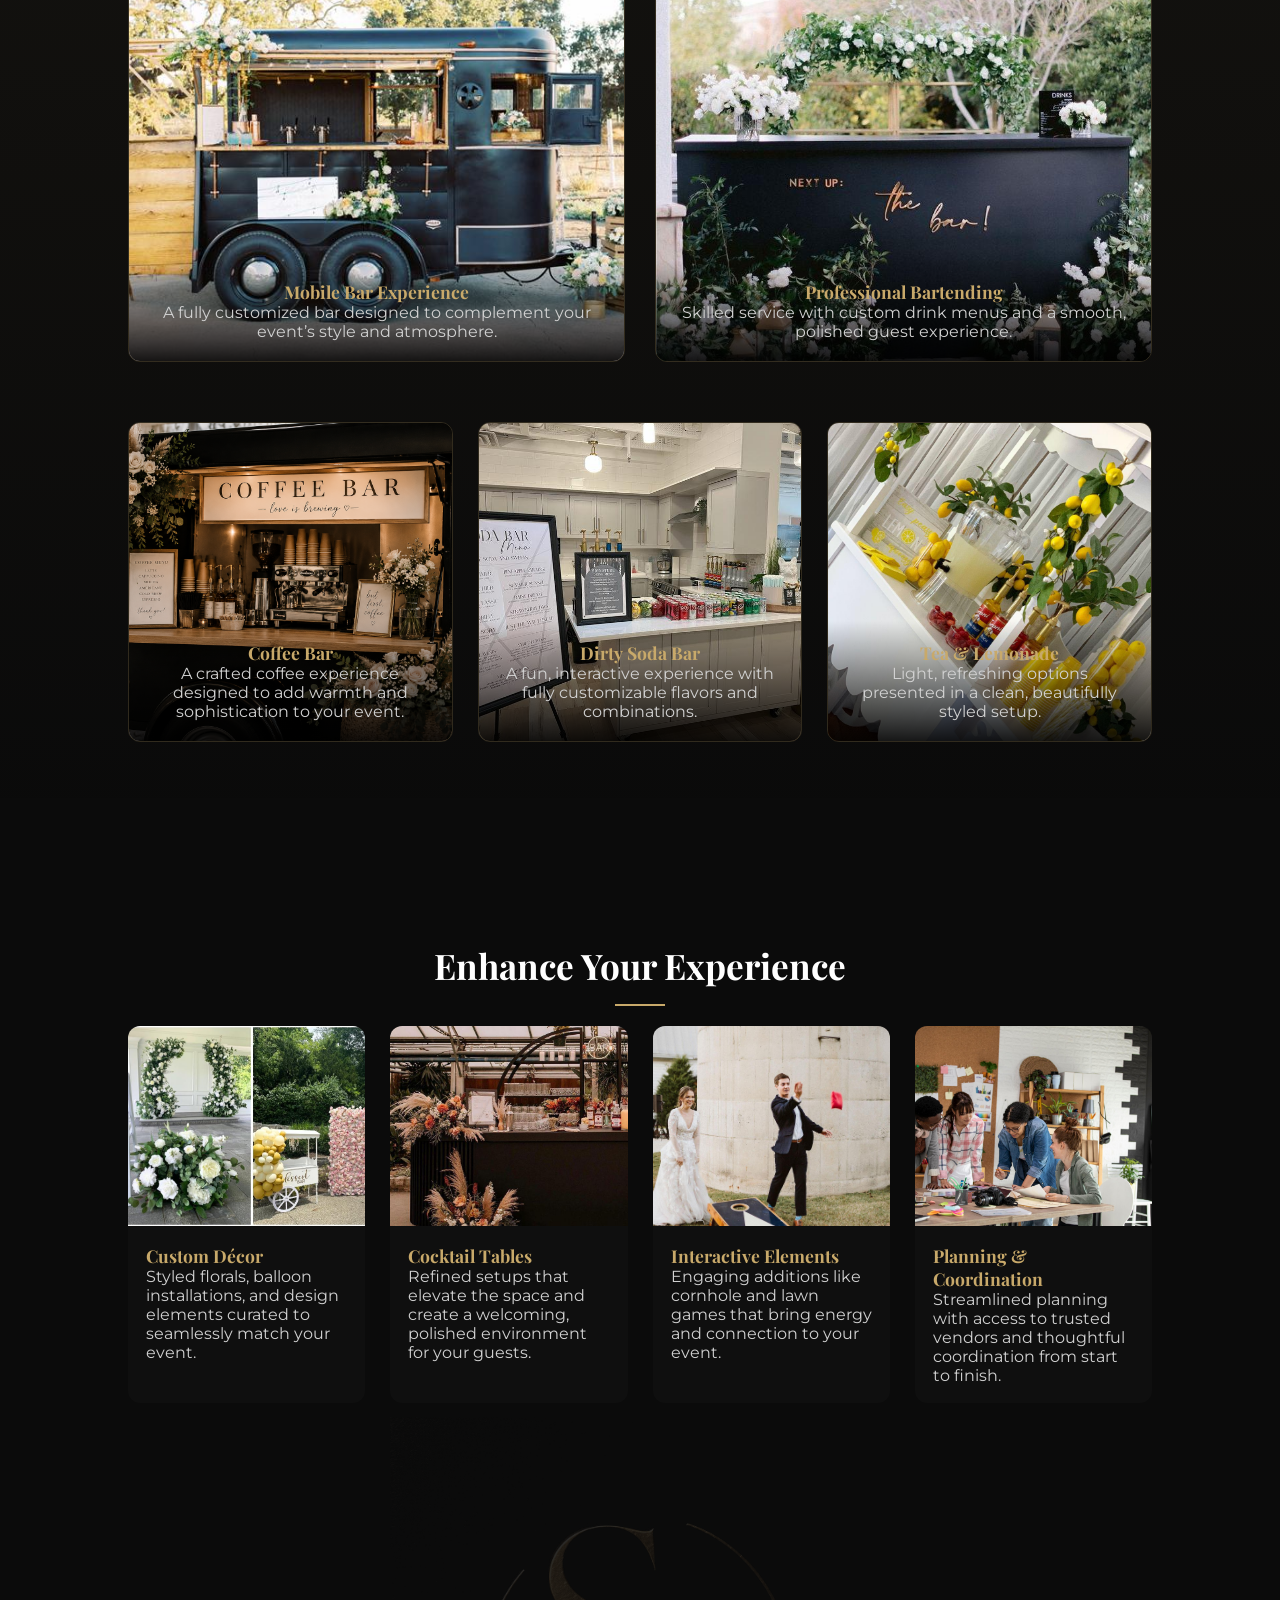
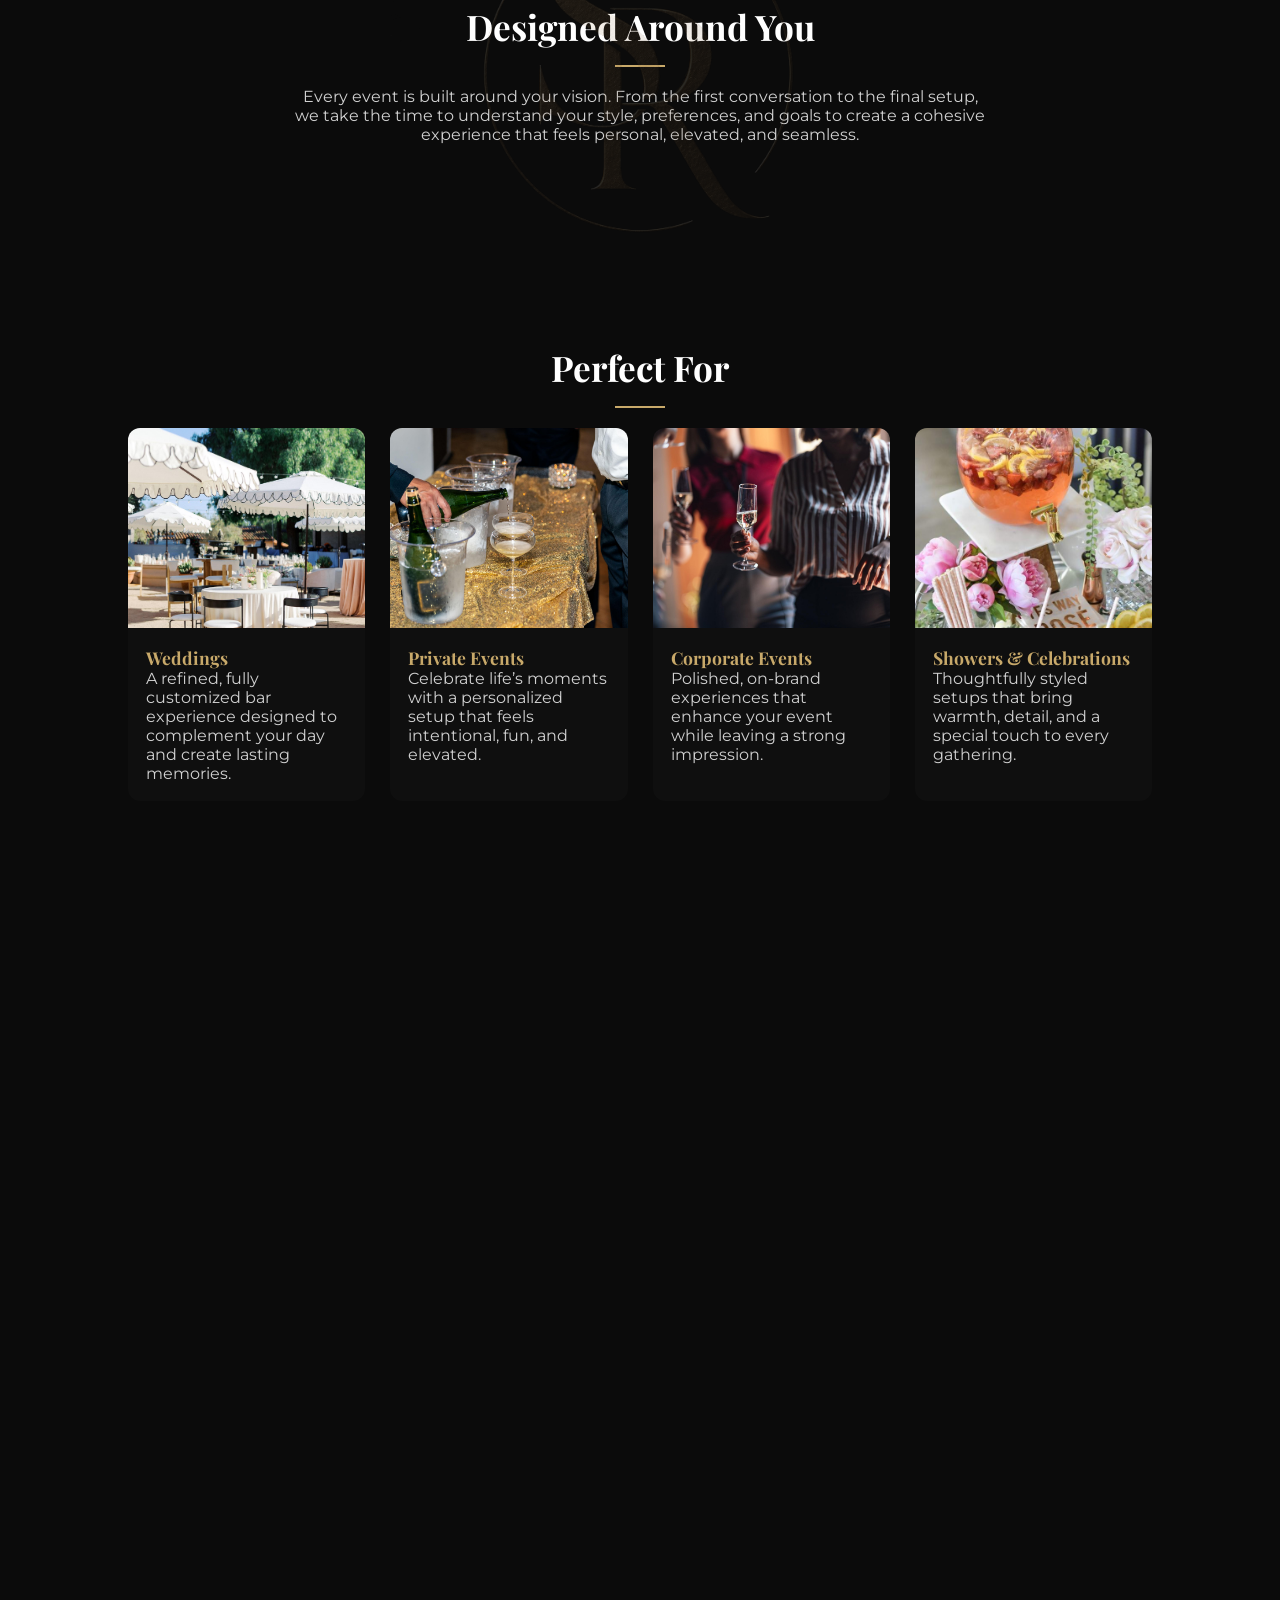
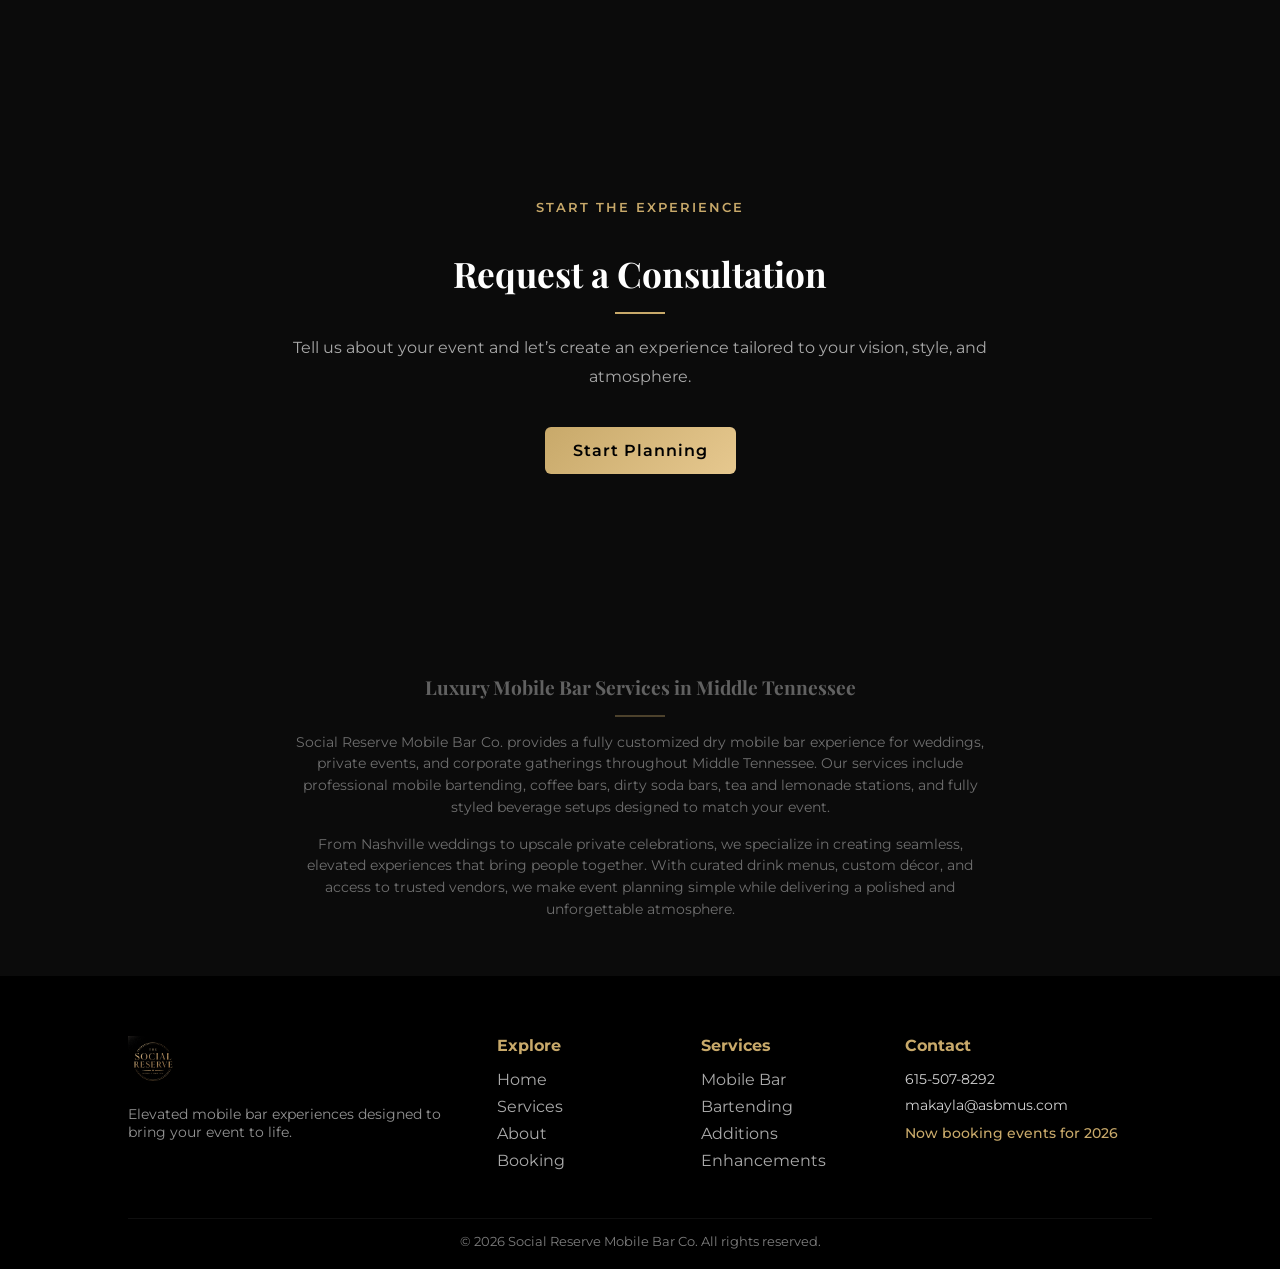
==== commit fbde1b51: "Add files via upload" ====
--- a/index.html
+++ b/index.html
@@ -42,11 +42,22 @@
 
     <!-- NAVBAR -->
 <header class="navbar">
-    <div class="logo">
+
+    <!-- LOGO -->
+    <a href="index.html" class="logo">
         <img src="images/logoSRtransparent.png" alt="Social Reserve Logo">
-    </div>
-
-    <nav>
+    </a>
+
+    <!-- HAMBURGER -->
+    <div class="menu-toggle" id="menu-toggle">
+        <span></span>
+        <span></span>
+        <span></span>
+    </div>
+
+    <!-- NAV -->
+    <nav class="nav-menu" id="nav-menu">
+
         <ul>
             <li><a href="index.html" class="active-nav">Home</a></li>
             <li><a href="services.html">Services</a></li>
@@ -54,7 +65,9 @@
             <li><a href="contact.html">Booking</a></li>
             <li><a href="contact.html" class="cta-nav">Contact Us</a></li>
         </ul>
+
     </nav>
+
 </header>
 
 
@@ -69,7 +82,7 @@
 
     <!-- CONTENT -->
     <div class="hero-content">
-        <h1>Elevated Mobile Bar Experiences</h1>
+        <h1>The Social Reserve</h1>
         <p>Custom crafted beverage services designed to bring your event to life.</p>
 
         <div class="hero-buttons">
@@ -83,14 +96,24 @@
 
 <!-- VALUE -->
 <section class="value hidden">
+
+    <div class="value-bg-logo">
+        <img src="images/logoSRtransparent.png">
+    </div>
+
     <h2>More Than a Bar</h2>
+
     <p class="value-lead">
-        We design experiences, not just drink service. Every detail is thoughtfully curated, from signature menus to fully styled setups that complement your event.
+        We design experiences, not just drink service. Every detail is thoughtfully curated,
+        from signature menus to fully styled setups that complement your event.
     </p>
 
     <p class="value-sub">
-        Whether you’re planning a wedding, corporate event, or private celebration, our goal is to create a seamless atmosphere where everything feels intentional, elevated, and easy to enjoy.
+        Whether you’re planning a wedding, corporate event, or private celebration,
+        our goal is to create a seamless atmosphere where everything feels intentional,
+        elevated, and easy to enjoy.
     </p>
+
 </section>
 
 
@@ -208,6 +231,9 @@
 
 <!-- EXPERIENCE -->
 <section id="experience" class="experience hidden">
+        <div class="value-bg-logo">
+        <img src="images/logoSRtransparent.png">
+    </div>
     <h2>Designed Around You</h2>
     <p>
         Every event is built around your vision. From the first conversation to the final setup, we take the time to understand your style, preferences, and goals to create a cohesive experience that feels personal, elevated, and seamless.
@@ -293,20 +319,28 @@
 
 <!-- CTA -->
 <section id="contact" class="cta hidden">
-    <h2>Let’s Create Your Experience</h2>
-    <p>Tell us about your event and we’ll design something tailored just for you.</p>
-
-    <form>
-        <input type="text" placeholder="Full Name" required>
-        <input type="email" placeholder="Email" required>
-        <input type="tel" placeholder="Phone Number">
-        <input type="text" placeholder="Event Type">
-        <input type="date">
-        <input type="text" placeholder="Event Location">
-        <textarea placeholder="Tell us about your event"></textarea>
-
-        <button type="submit">Start Planning</button>
-    </form>
+
+    <div class="cta-content">
+
+        <span class="section-tag">START THE EXPERIENCE</span>
+
+        <h2>Request a Consultation</h2>
+
+        <p>
+            Tell us about your event and let’s create an experience tailored to your vision,
+            style, and atmosphere.
+        </p>
+
+        <div class="cta-buttons">
+
+            <a href="contact.html" class="btn-primary">
+                Start Planning
+            </a>
+
+        </div>
+
+    </div>
+
 </section>
 
 <section class="seo-section">
--- a/style.css
+++ b/style.css
@@ -85,9 +85,26 @@
 /* ========================= */
 
 .value {
-    text-align: center;
-    padding: 120px 10% 80px;
     position: relative;
+    overflow: hidden;
+}
+
+.value-bg-logo {
+    position: absolute;
+
+    inset: 0;
+
+    display: flex;
+    justify-content: center;
+    align-items: center;
+
+    pointer-events: none;
+}
+
+.value-bg-logo img {
+    width: 500px;
+
+    opacity: 0.13;
 }
 
 /* subtle fade from hero */
@@ -107,6 +124,75 @@
     background: rgba(200,169,106,0.04);
 
     filter: blur(100px);
+}
+
+/* ========================= */
+/* CONSULTATION CTA */
+/* ========================= */
+
+.cta {
+    position: relative;
+
+    padding: 140px 10%;
+
+    text-align: center;
+
+    overflow: hidden;
+}
+
+/* subtle glow */
+.cta::before {
+    content: "";
+
+    position: absolute;
+
+    width: 500px;
+    height: 500px;
+
+    top: -250px;
+    right: -250px;
+
+    border-radius: 50%;
+
+    background: rgba(200,169,106,0.05);
+
+    filter: blur(120px);
+}
+
+.cta-content {
+    position: relative;
+    z-index: 2;
+
+    max-width: 700px;
+    margin: 0 auto;
+}
+
+.cta h2 {
+    margin: 20px 0 25px;
+}
+
+.cta p {
+    opacity: 0.85;
+    line-height: 1.8;
+
+    margin-bottom: 40px;
+}
+
+/* BUTTON ROW */
+.cta-buttons {
+    display: flex;
+    justify-content: center;
+    gap: 20px;
+}
+
+/* MOBILE */
+@media (max-width: 700px) {
+
+    .cta-buttons {
+        flex-direction: column;
+        align-items: center;
+    }
+
 }
 
 /* spacing */
@@ -140,7 +226,7 @@
     display: flex;
     justify-content: space-between;
     align-items: center;
-    background: rgba(11,11,11,0.85);
+    background: rgba(8,8,8,0.92);
     backdrop-filter: blur(10px);
     z-index: 1000;
 }
@@ -226,6 +312,106 @@
 }
 
 /* ========================= */
+/* MOBILE NAVIGATION */
+/* ========================= */
+
+.menu-toggle {
+    display: none;
+
+    flex-direction: column;
+    gap: 6px;
+
+    cursor: pointer;
+
+    z-index: 1100;
+}
+
+.menu-toggle span {
+    width: 28px;
+    height: 2px;
+
+    background: #fff;
+
+    transition: 0.3s ease;
+}
+
+/* MOBILE */
+@media (max-width: 900px) {
+
+    .navbar {
+        padding: 18px 6%;
+    }
+
+    /* SHOW HAMBURGER */
+    .menu-toggle {
+        display: flex;
+    }
+
+    /* MOBILE MENU */
+    .nav-menu {
+        position: fixed;
+
+        top: 0;
+        right: -100%;
+
+        width: 100%;
+        height: 100vh;
+
+        background: rgba(8,8,8,0.98);
+
+        backdrop-filter: blur(18px);
+
+        display: flex;
+        justify-content: center;
+        align-items: center;
+
+        transition: 0.4s ease;
+
+        z-index: 1000;
+    }
+
+    body.menu-open {
+    overflow: hidden;
+    }
+
+    /* OPEN */
+    .nav-menu.active {
+        right: 0;
+    }
+
+    /* STACK LINKS */
+    .nav-menu ul {
+        flex-direction: column;
+        align-items: center;
+        gap: 35px;
+    }
+
+    .nav-menu a {
+        font-size: 1.6rem;
+        letter-spacing: 1px;
+    }
+
+    /* HIDE NORMAL DESKTOP */
+    .navbar ul {
+        gap: 0;
+    }
+
+    /* ANIMATION */
+    .menu-toggle.active span:nth-child(1) {
+        transform: rotate(45deg) translateY(11px);
+    }
+
+    .menu-toggle.active span:nth-child(2) {
+        opacity: 0;
+    }
+
+    .menu-toggle.active span:nth-child(3) {
+        transform: rotate(-45deg) translateY(-11px);
+    }
+
+}
+
+/* ========================= */
 /* HERO */
 /* ========================= */
 /* HERO CONTAINER */
@@ -252,6 +438,8 @@
 
     z-index: 0;
 }
+
+
 
 .hero-buttons {
     display: flex;
@@ -1271,65 +1459,47 @@
 }
 
 /* ========================= */
-/* MOBILE */
-/* ========================= */
+/* TABLET */
+/* ========================= */
+
 @media (max-width: 900px) {
 
-    .featured-services {
-        grid-template-columns: 1fr;
-    }
-
-    .supporting-services {
-        grid-template-columns: 1fr 1fr;
-    }
-
-        .contact-grid,
-    .expectation-grid {
-        grid-template-columns: 1fr;
-    }
-
-
-        .service-row {
-        grid-template-columns: 1fr;
-    }
-
-    .service-grid {
-        grid-template-columns: 1fr 1fr;
-    }
-
-    .signature-row,
-.service-row {
-    grid-template-columns: 1fr;
-}
-
-.signature-row img,
-.service-row img {
-    min-height: 320px;
-}
-
-    .process-steps {
-        grid-template-columns: 1fr;
-    }
-
-    .enhancements-grid,
-    .target-grid {
-        grid-template-columns: 1fr 1fr;
-    }
-
-    .about-container {
-        grid-template-columns: 1fr;
-    }
-
-        .hero-content {
-        gap: 15px;
-    }
-
-    .hero h1 {
-        font-size: 2.2rem;
+    section,
+    .service-section,
+    .about-story,
+    .founders,
+    .values,
+    .contact-info,
+    .booking-form,
+    .expectations,
+    .cta {
+        padding: 80px 6%;
+    }
+
+    h1 {
+        font-size: 2.6rem;
+    }
+
+    h2 {
+        font-size: 2rem;
+    }
+
+    img {
+    object-position: center;
+    }
+
+    /* HERO */
+    .hero {
+        min-height: 100vh;
+        padding-top: 120px;
+    }
+
+    .hero-content {
+        gap: 18px;
     }
 
     .hero p {
-        font-size: 0.95rem;
+        font-size: 1rem;
     }
 
     .hero-buttons {
@@ -1340,57 +1510,114 @@
     .hero-buttons a {
         width: 100%;
         text-align: center;
-    }
-
-        .about-story-grid,
-    .founders-grid,
-    .values-grid {
-        grid-template-columns: 1fr;
-    }
-
-    .about-story {
-        padding-top: 80px;
-    }
-
-    .about-story-text {
-        text-align: center;
-    }
-
-    .founder-content {
-        text-align: center;
-    }
-}
-
-@media (max-width: 600px) {
-
+        max-width: 320px;
+    }
+
+    /* GRIDS */
+    .featured-services,
     .supporting-services,
     .enhancements-grid,
-    .target-grid {
-        grid-template-columns: 1fr;
-    }
-
-        .contact-info,
-    .booking-form,
-    .expectations {
-        padding: 80px 8%;
-    }
-
-    .hero h1 {
-        font-size: 2.2rem;
-    }
-
-    .service-grid {
-        grid-template-columns: 1fr;
-    }
-
-        .about-story,
-    .founders,
-    .values,
-    .cta {
-        padding: 80px 8%;
-    }
-
-    .founder-card img {
-        height: 320px;
-    }
+    .target-grid,
+    .service-grid,
+    .process-steps,
+    .about-container,
+    .about-story-grid,
+    .founders-grid,
+    .values-grid,
+    .contact-grid,
+    .expectation-grid,
+    .signature-row,
+    .service-row,
+    .footer-container {
+        grid-template-columns: 1fr !important;
+    }
+
+    /* SERVICE ROWS */
+    .signature-row,
+    .service-row {
+        padding: 30px;
+    }
+
+    .signature-row img,
+    .service-row img {
+        min-height: 320px;
+    }
+
+    /* FOOTER */
+    .footer {
+        text-align: center;
+    }
+
+    .footer-brand,
+    .footer-links,
+    .footer-contact {
+        align-items: center;
+    }
+
+}
+
+/* ========================= */
+/* MOBILE */
+/* ========================= */
+
+@media (max-width: 600px) {
+
+    h1 {
+        font-size: 2.1rem;
+        line-height: 1.2;
+    }
+
+    h2 {
+        font-size: 1.8rem;
+    }
+
+    p {
+        font-size: 0.95rem;
+    }
+
+    /* HERO */
+    .hero {
+        height: auto;
+        min-height: 100vh;
+    }
+
+    .hero-content {
+        width: 100%;
+    }
+
+    .hero-buttons {
+        gap: 15px;
+    }
+
+    .btn-primary,
+    .btn-secondary {
+        width: 100%;
+    }
+
+    /* CARDS */
+    .service-card.featured {
+        height: 280px;
+    }
+
+    .service-card.small {
+        height: 240px;
+    }
+
+    /* IMAGES */
+    .founder-card img,
+    .signature-row img,
+    .service-row img {
+        min-height: 260px;
+    }
+
+    /* VALUE LOGO */
+    .value-bg-logo img {
+        width: 280px;
+    }
+
+    /* CTA */
+    .cta-buttons {
+        flex-direction: column;
+    }
+
 }
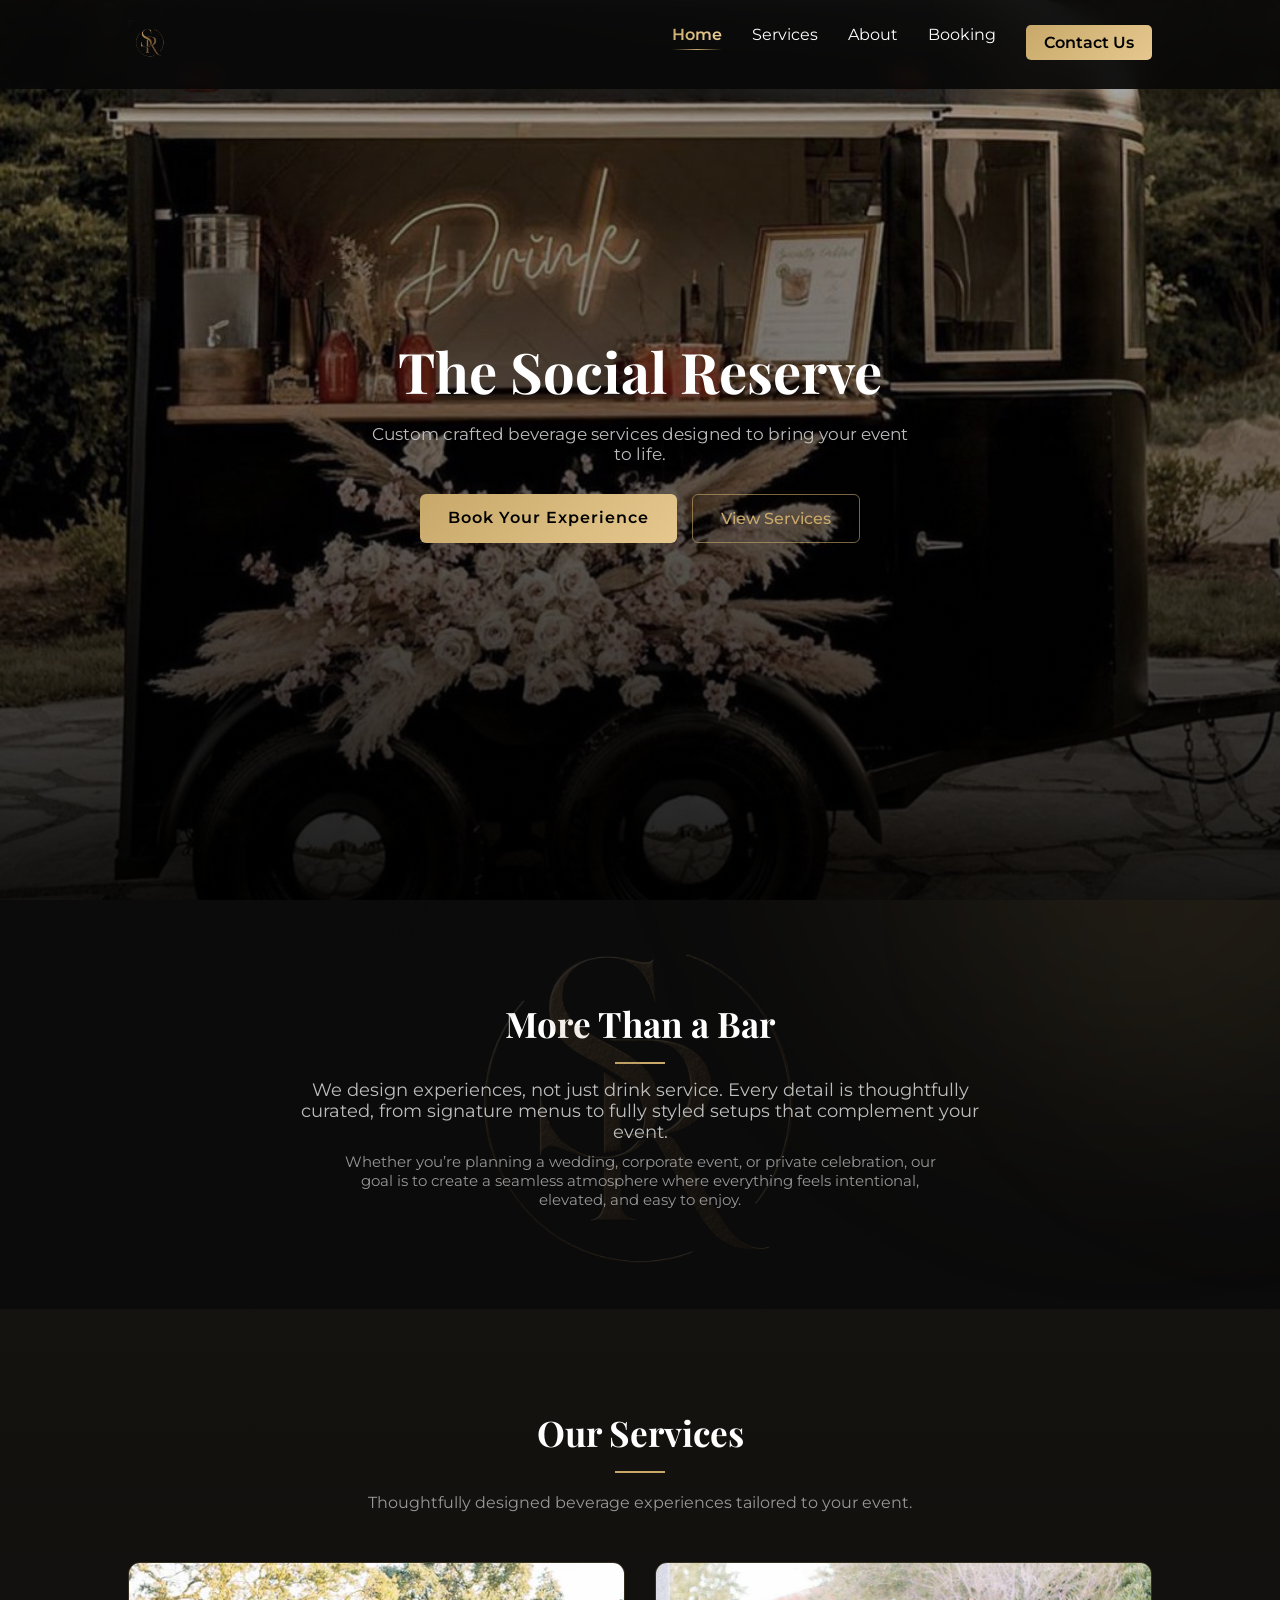
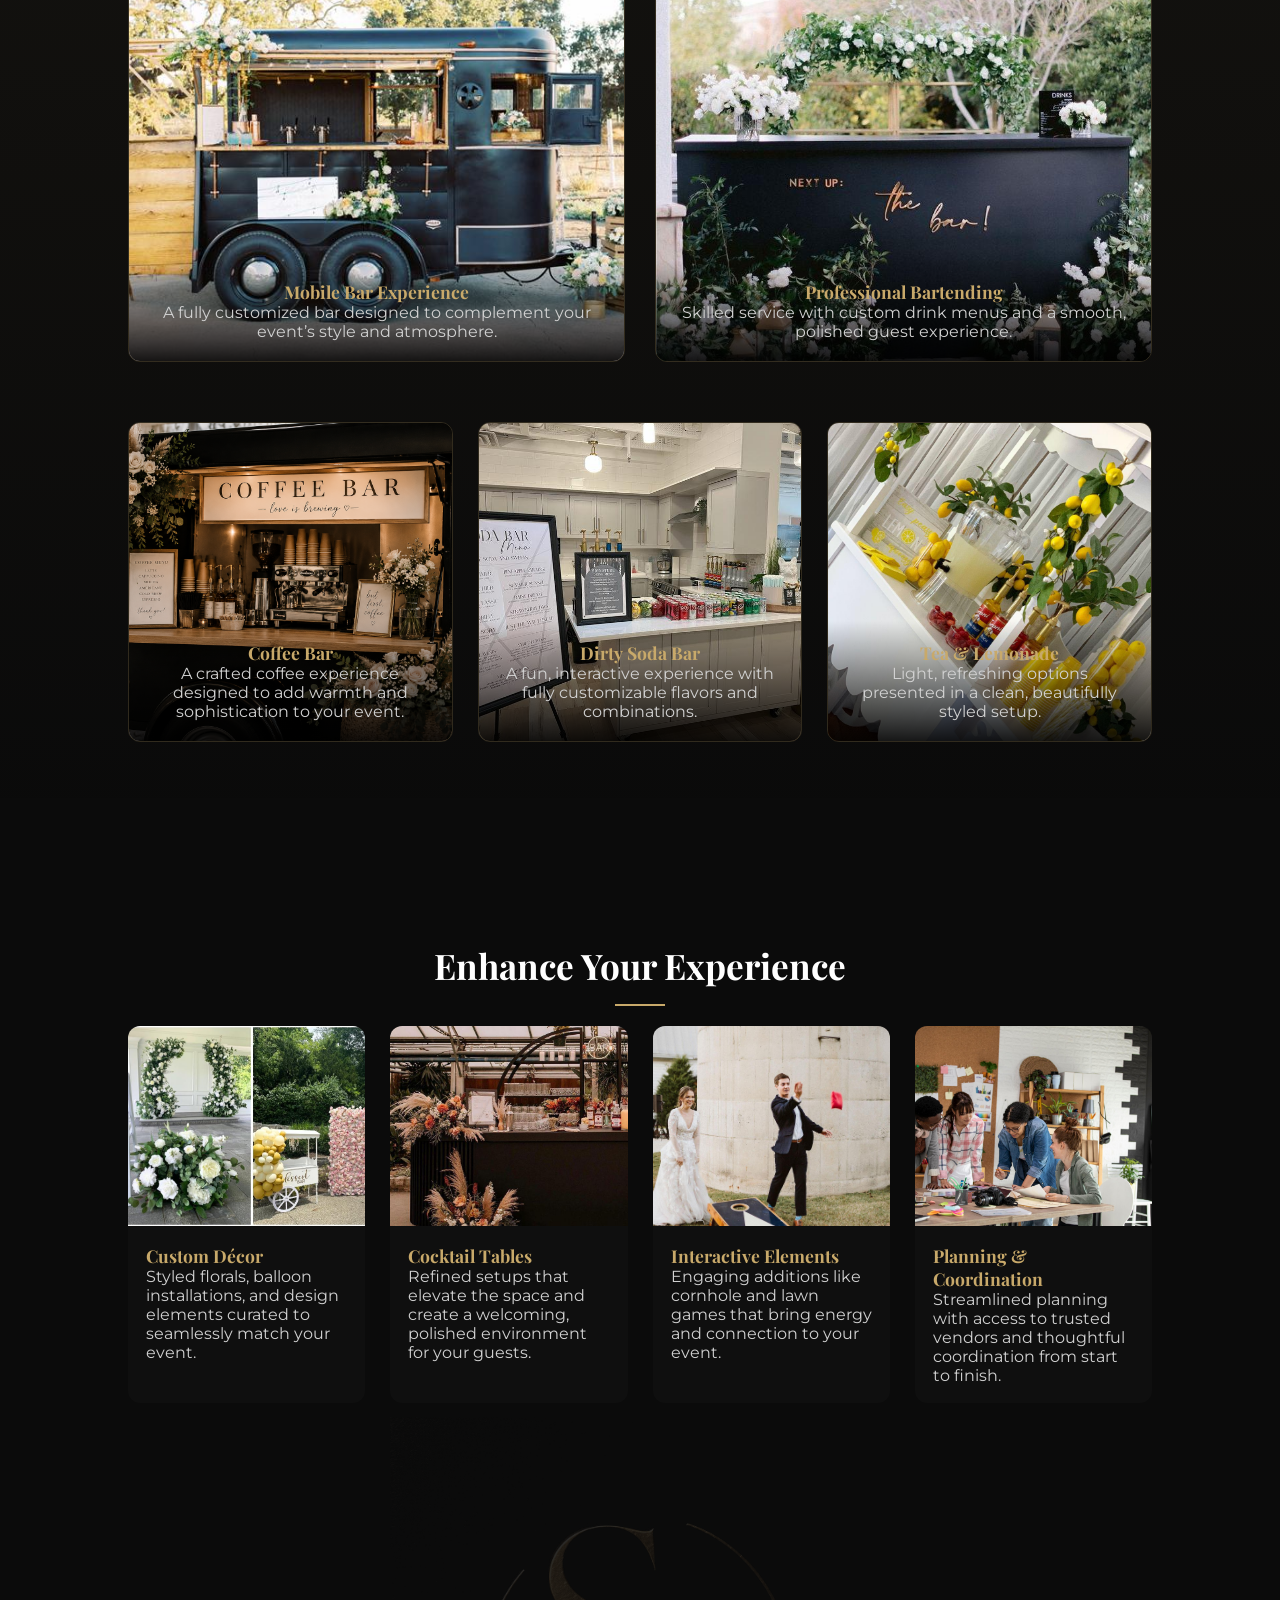
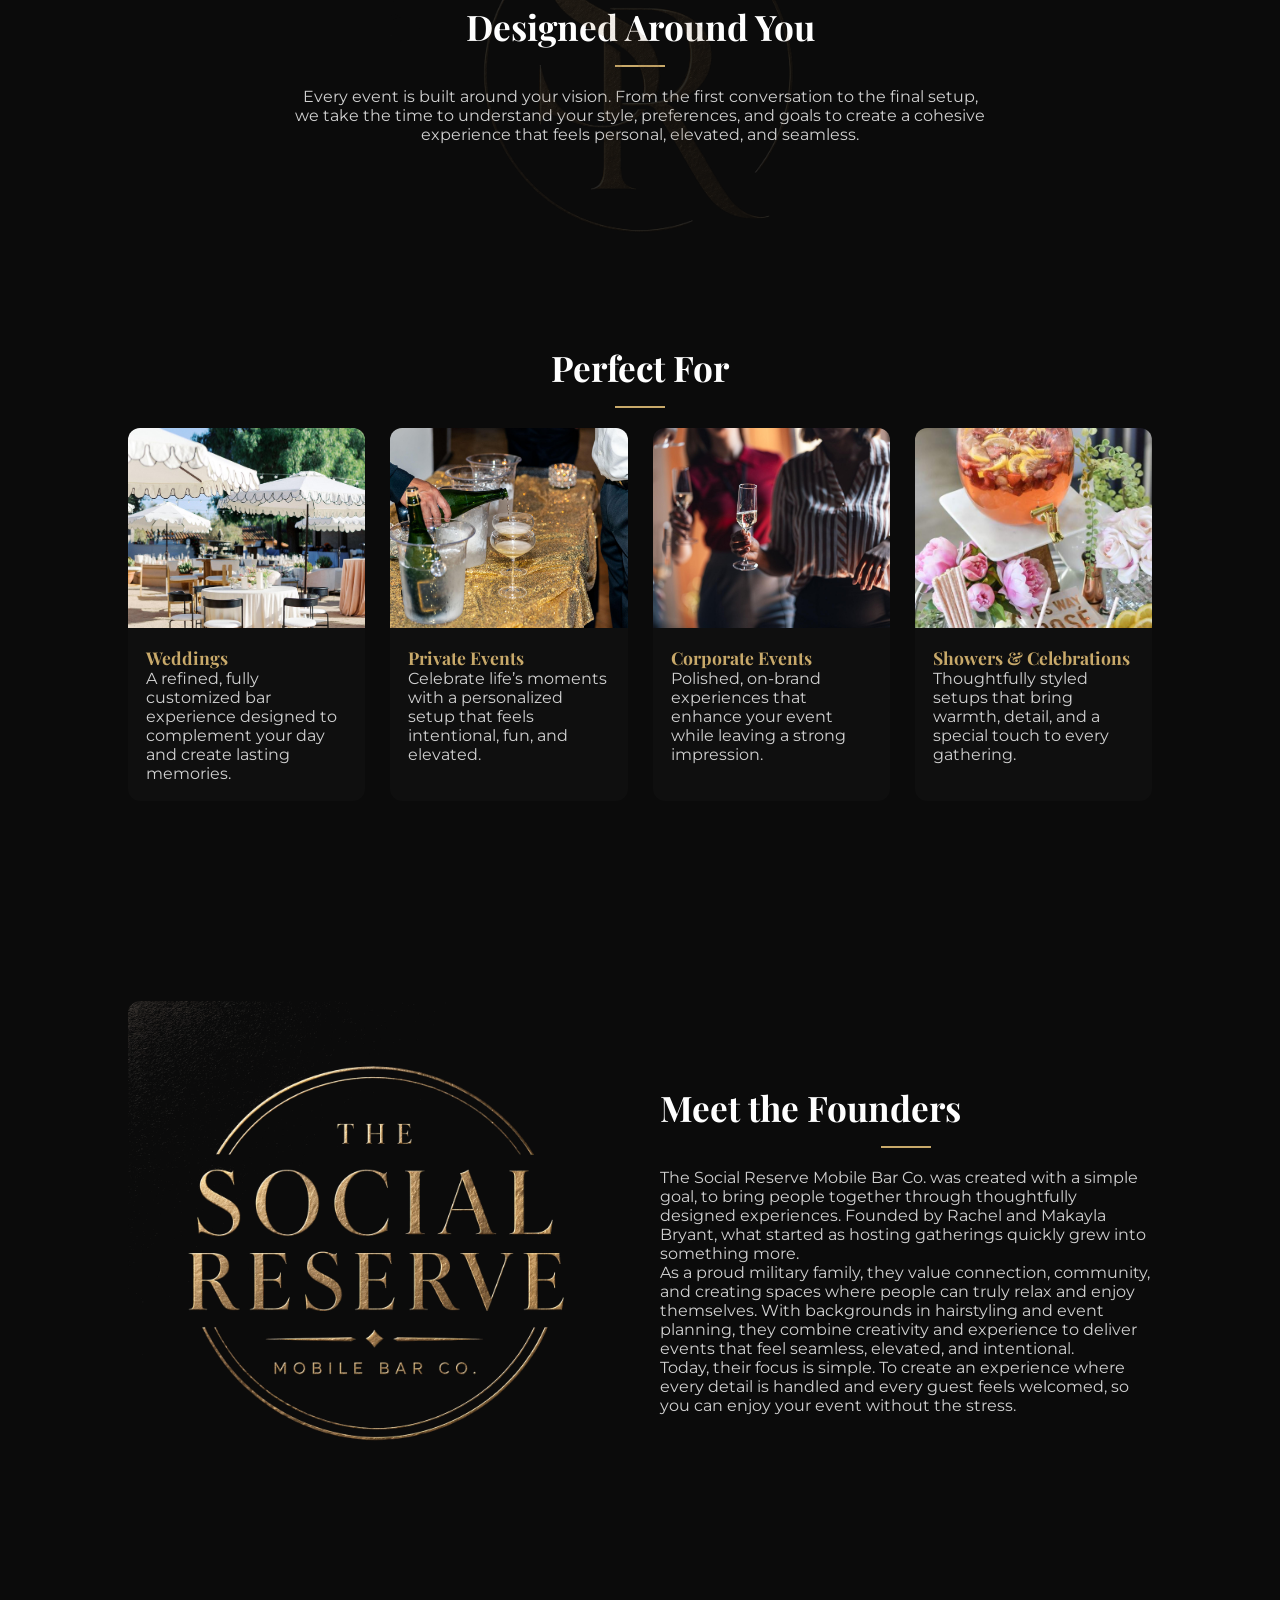
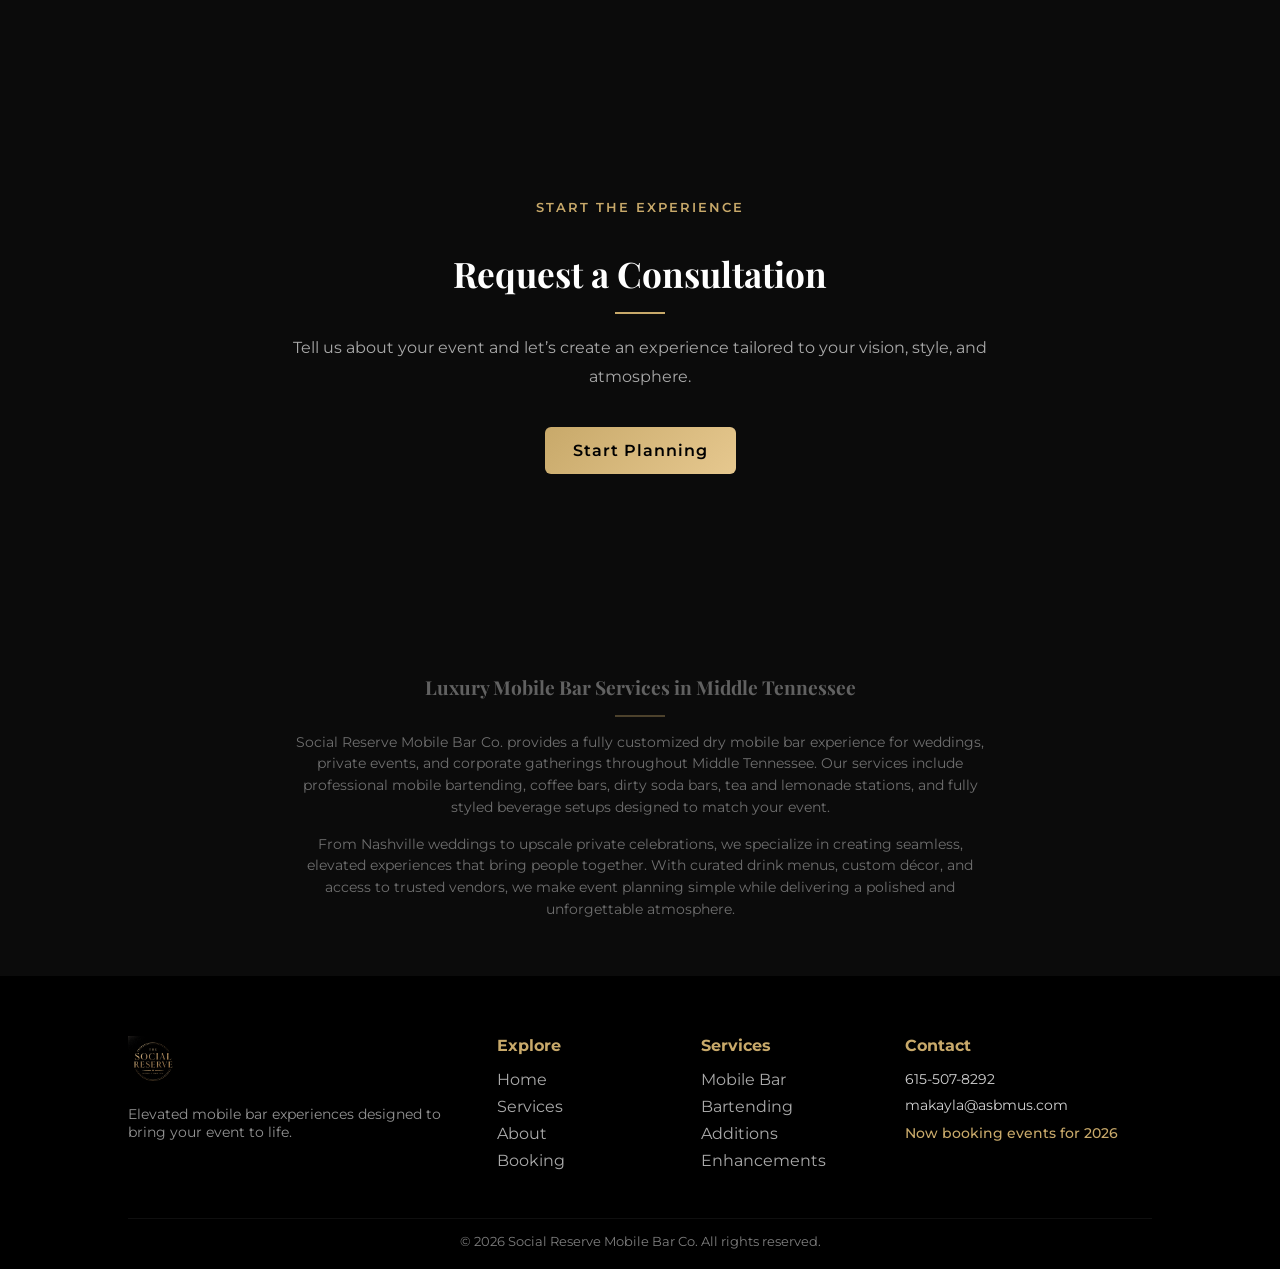
==== commit 8d6d9f4b: "Add files via upload" ====
--- a/index.html
+++ b/index.html
@@ -63,13 +63,49 @@
             <li><a href="services.html">Services</a></li>
             <li><a href="about.html">About</a></li>
             <li><a href="contact.html">Booking</a></li>
-            <li><a href="contact.html" class="cta-nav">Contact Us</a></li>
+            <li><a href="#" class="cta-nav" id="contact-toggle"> Contact Us</a></li>
         </ul>
 
     </nav>
 
 </header>
 
+<!-- CONTACT DROPDOWN -->
+<div class="contact-dropdown" id="contact-dropdown">
+
+    <div class="contact-dropdown-content">
+
+        <span class="section-tag">GET IN TOUCH</span>
+
+        <h3>Request a Consultation</h3>
+
+        <p>
+            If you already know what you’re looking for, fill out our inquiry form by clicking start planning and we’ll begin creating your customized experience. If you have questions or would like to talk through ideas, feel free to give us a call or send us an email, we’re happy to help.
+        </p>
+
+        <div class="dropdown-contact-items">
+
+            <a href="tel:6155078292">
+                615-507-8292
+            </a>
+
+            <a href="mailto:makayla@asbmus.com">
+                makayla@asbmus.com
+            </a>
+
+        </div>
+
+        <div class="dropdown-buttons">
+
+            <a href="contact.html" class="btn-primary">
+                Start Planning
+            </a>
+
+        </div>
+
+    </div>
+
+</div>
 
 <!-- HERO -->
 <section class="hero hidden">
--- a/style.css
+++ b/style.css
@@ -1424,6 +1424,117 @@
     line-height: 1.7;
 }
 
+/* ========================= */
+/* CONTACT DROPDOWN */
+/* ========================= */
+
+.contact-dropdown {
+
+    position: fixed;
+
+    top: 90px;
+    left: 50%;
+
+    transform: translateX(-50%) translateY(-20px);
+
+    width: 90%;
+    max-width: 650px;
+
+    background: rgba(10,10,10,0.96);
+
+    border: 1px solid rgba(200,169,106,0.12);
+
+    border-radius: 24px;
+
+    backdrop-filter: blur(20px);
+
+    padding: 40px;
+
+    opacity: 0;
+    visibility: hidden;
+
+    transition: 0.35s ease;
+
+    z-index: 9999;
+}
+
+/* OPEN */
+.contact-dropdown.active {
+
+    opacity: 1;
+    visibility: visible;
+
+    transform: translateX(-50%) translateY(0);
+}
+
+/* CONTENT */
+.contact-dropdown-content {
+
+    display: flex;
+    flex-direction: column;
+
+    align-items: center;
+    text-align: center;
+
+    gap: 22px;
+}
+
+/* TITLE */
+.contact-dropdown h3 {
+    font-size: 2rem;
+}
+
+/* TEXT */
+.contact-dropdown p {
+    opacity: 0.8;
+    line-height: 1.8;
+}
+
+/* CONTACT LINKS */
+.dropdown-contact-items {
+
+    display: flex;
+    flex-wrap: wrap;
+
+    justify-content: center;
+
+    gap: 20px;
+}
+
+.dropdown-contact-items a {
+
+    color: #c8a96a;
+
+    text-decoration: none;
+
+    transition: 0.3s ease;
+}
+
+.dropdown-contact-items a:hover {
+    opacity: 0.7;
+}
+
+/* BUTTON */
+.dropdown-buttons {
+    margin-top: 10px;
+}
+
+/* MOBILE */
+@media (max-width: 600px) {
+
+    .contact-dropdown {
+
+        padding: 30px 24px;
+
+        top: 80px;
+    }
+
+    .contact-dropdown h3 {
+        font-size: 1.7rem;
+    }
+
+}
+
 /* shimmer animation */
 @keyframes goldShimmer {
 
@@ -1486,6 +1597,20 @@
 
     img {
     object-position: center;
+    }
+
+        .contact-dropdown {
+        top: 80px;
+
+        padding: 25px;
+
+        max-height: 85vh;
+
+        overflow-y: auto;
+    }
+
+    .contact-dropdown-content {
+        grid-template-columns: 1fr;
     }
 
     /* HERO */
@@ -1561,6 +1686,11 @@
 /* ========================= */
 
 @media (max-width: 600px) {
+    html,
+    body {
+        overflow-x: hidden;
+        width: 100%;
+    }
 
     h1 {
         font-size: 2.1rem;
@@ -1573,12 +1703,12 @@
 
     p {
         font-size: 0.95rem;
+        line-height: 1.7;
     }
 
     /* HERO */
     .hero {
-        height: auto;
-        min-height: 100vh;
+        min-height: 100svh;
     }
 
     .hero-content {
@@ -1601,6 +1731,10 @@
 
     .service-card.small {
         height: 240px;
+    }
+
+    .nav-menu a {
+    padding: 10px 0;
     }
 
     /* IMAGES */
@@ -1615,9 +1749,29 @@
         width: 280px;
     }
 
+        .contact-dropdown {
+
+        padding: 30px 24px;
+
+        top: 80px;
+    }
+
+    .contact-dropdown h3 {
+        font-size: 1.7rem;
+    }
+
+    .signature-row img,
+    .service-row img {
+        min-height: 220px;
+    }
+
     /* CTA */
     .cta-buttons {
         flex-direction: column;
     }
 
+        .navbar {
+        padding: 16px 5%;
+    }
+
 }
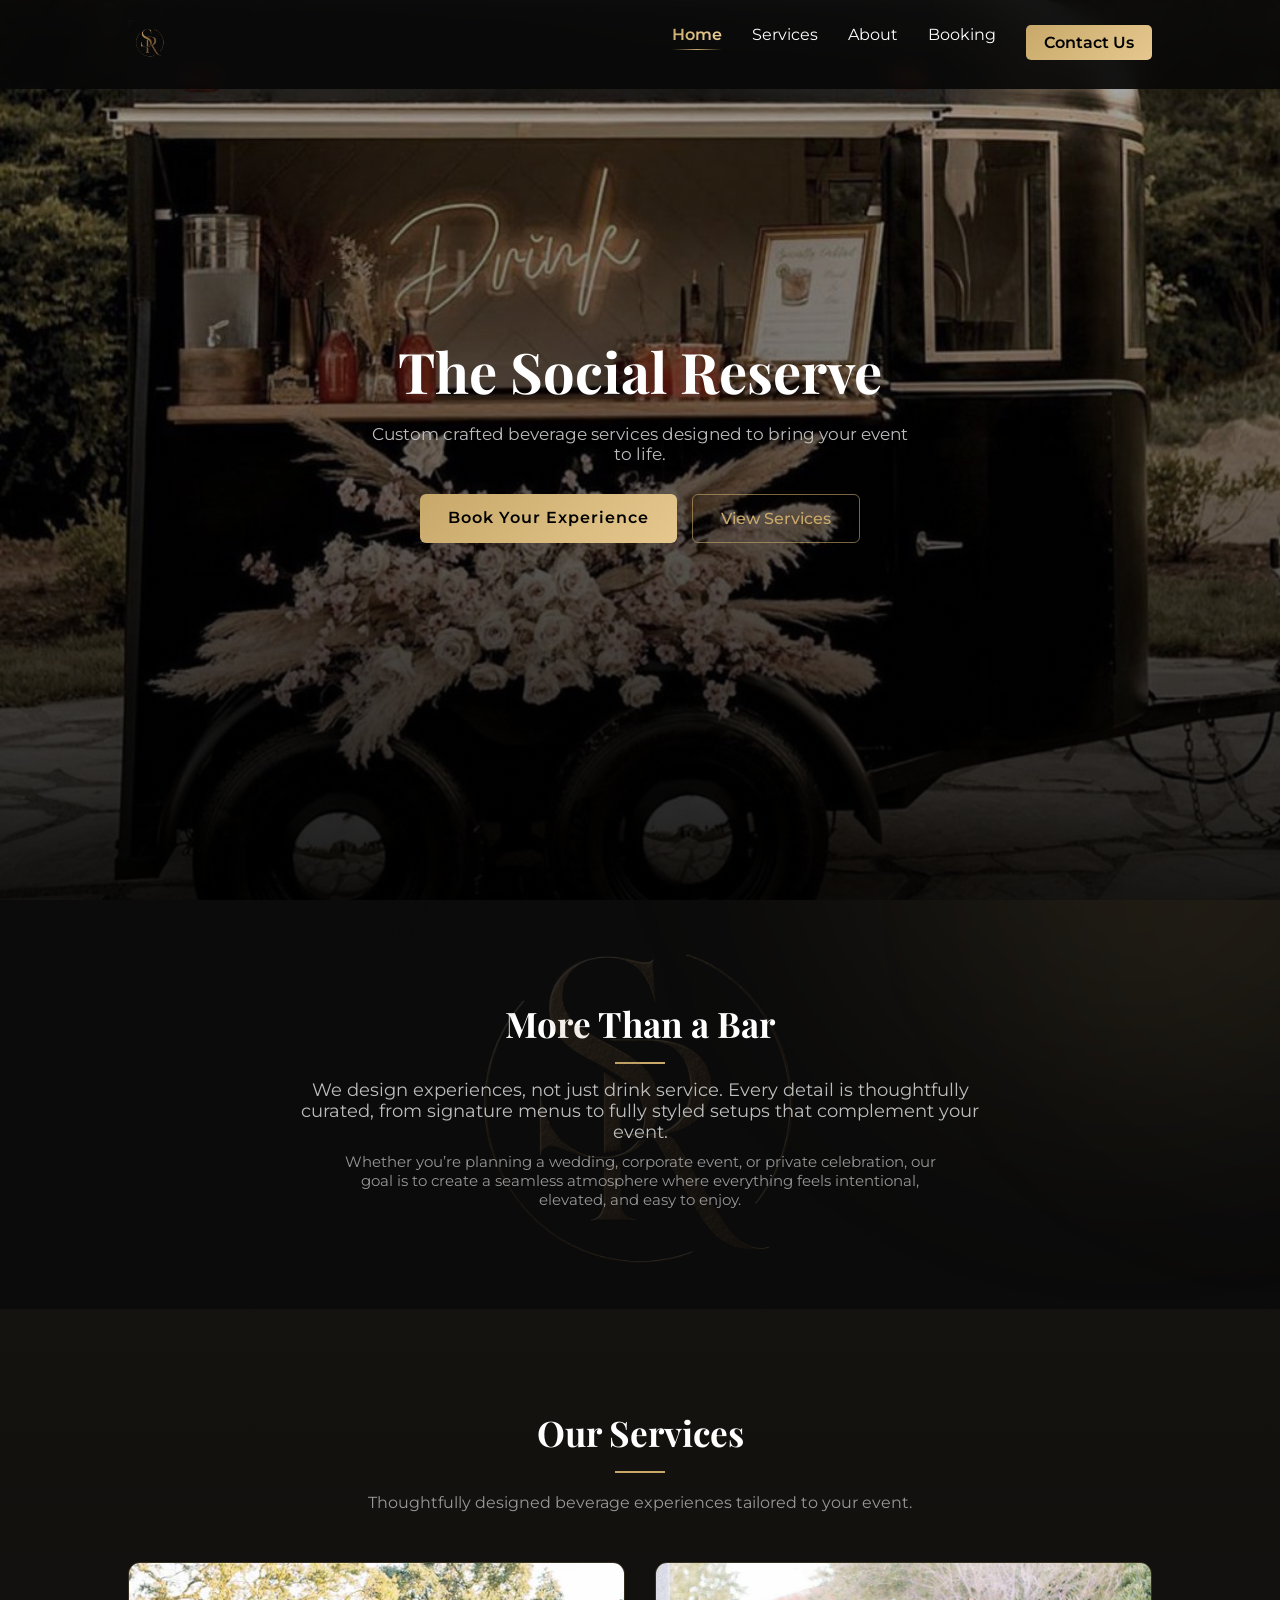
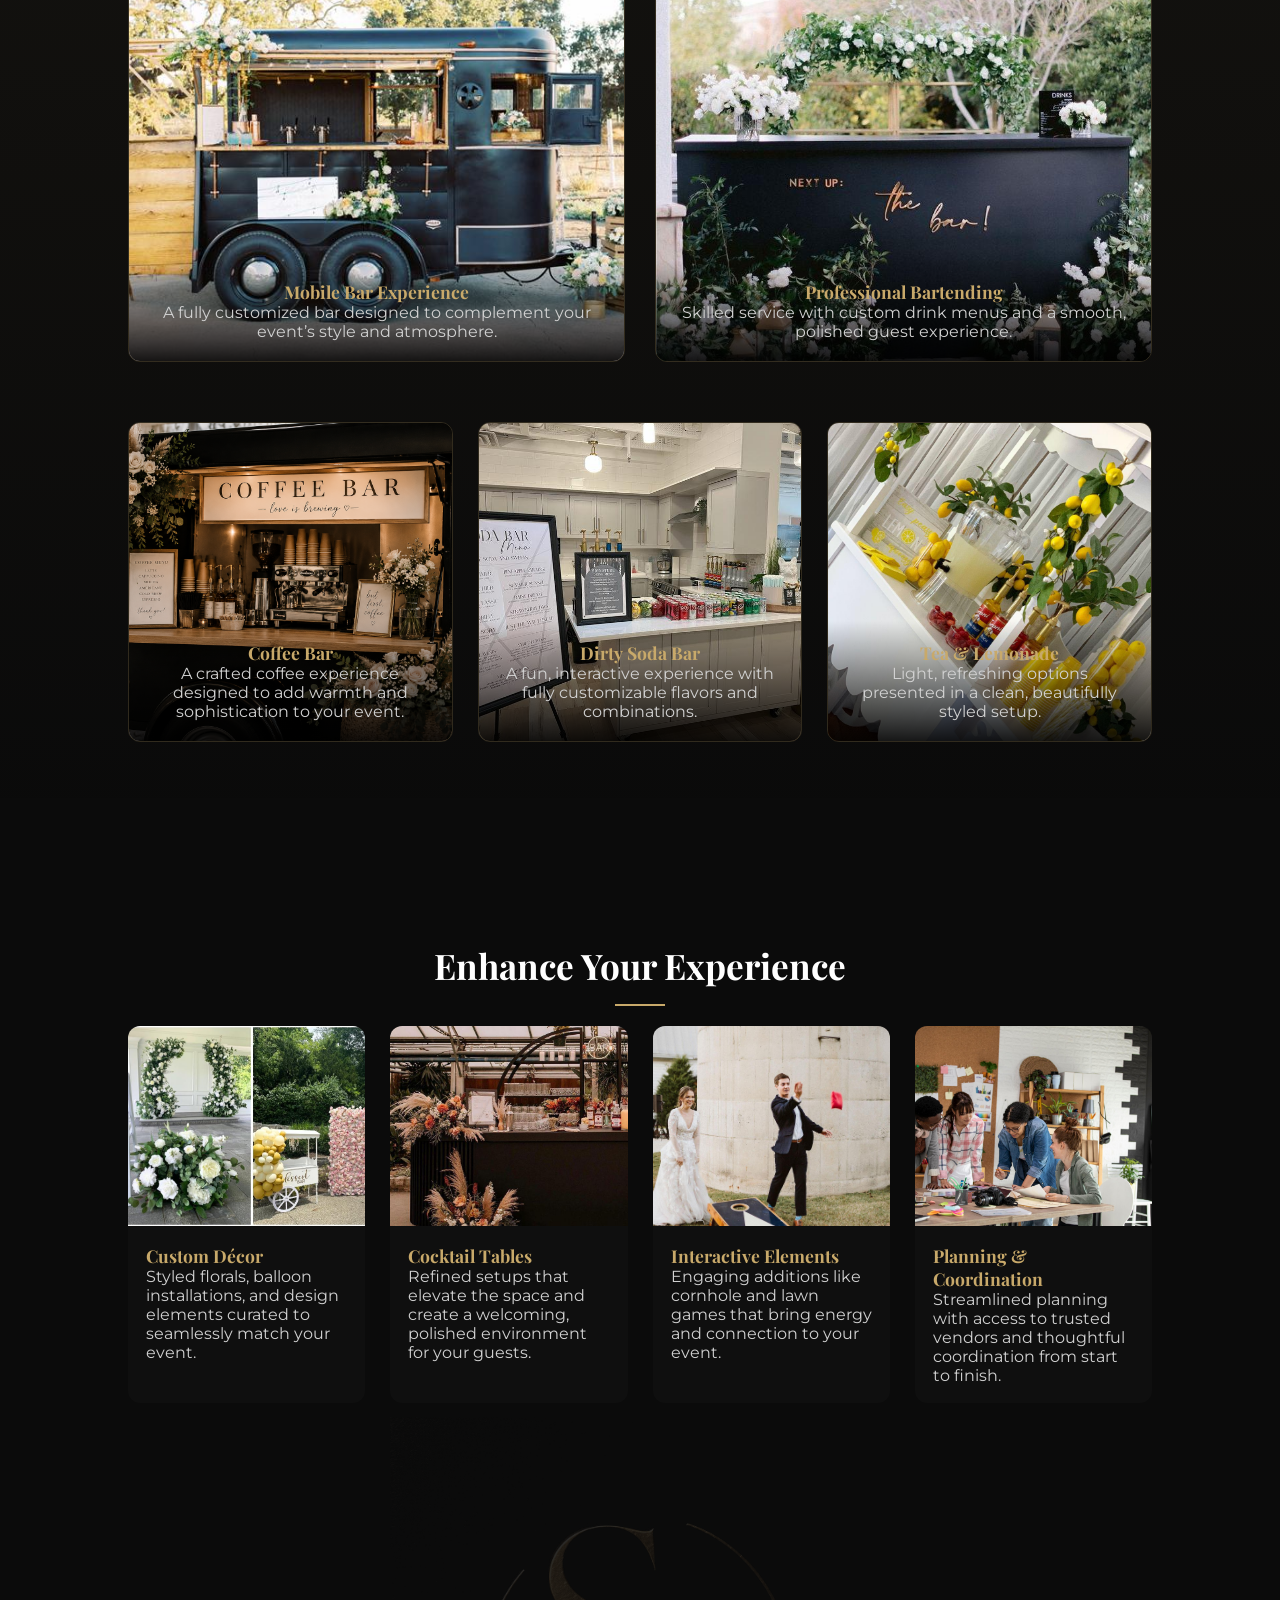
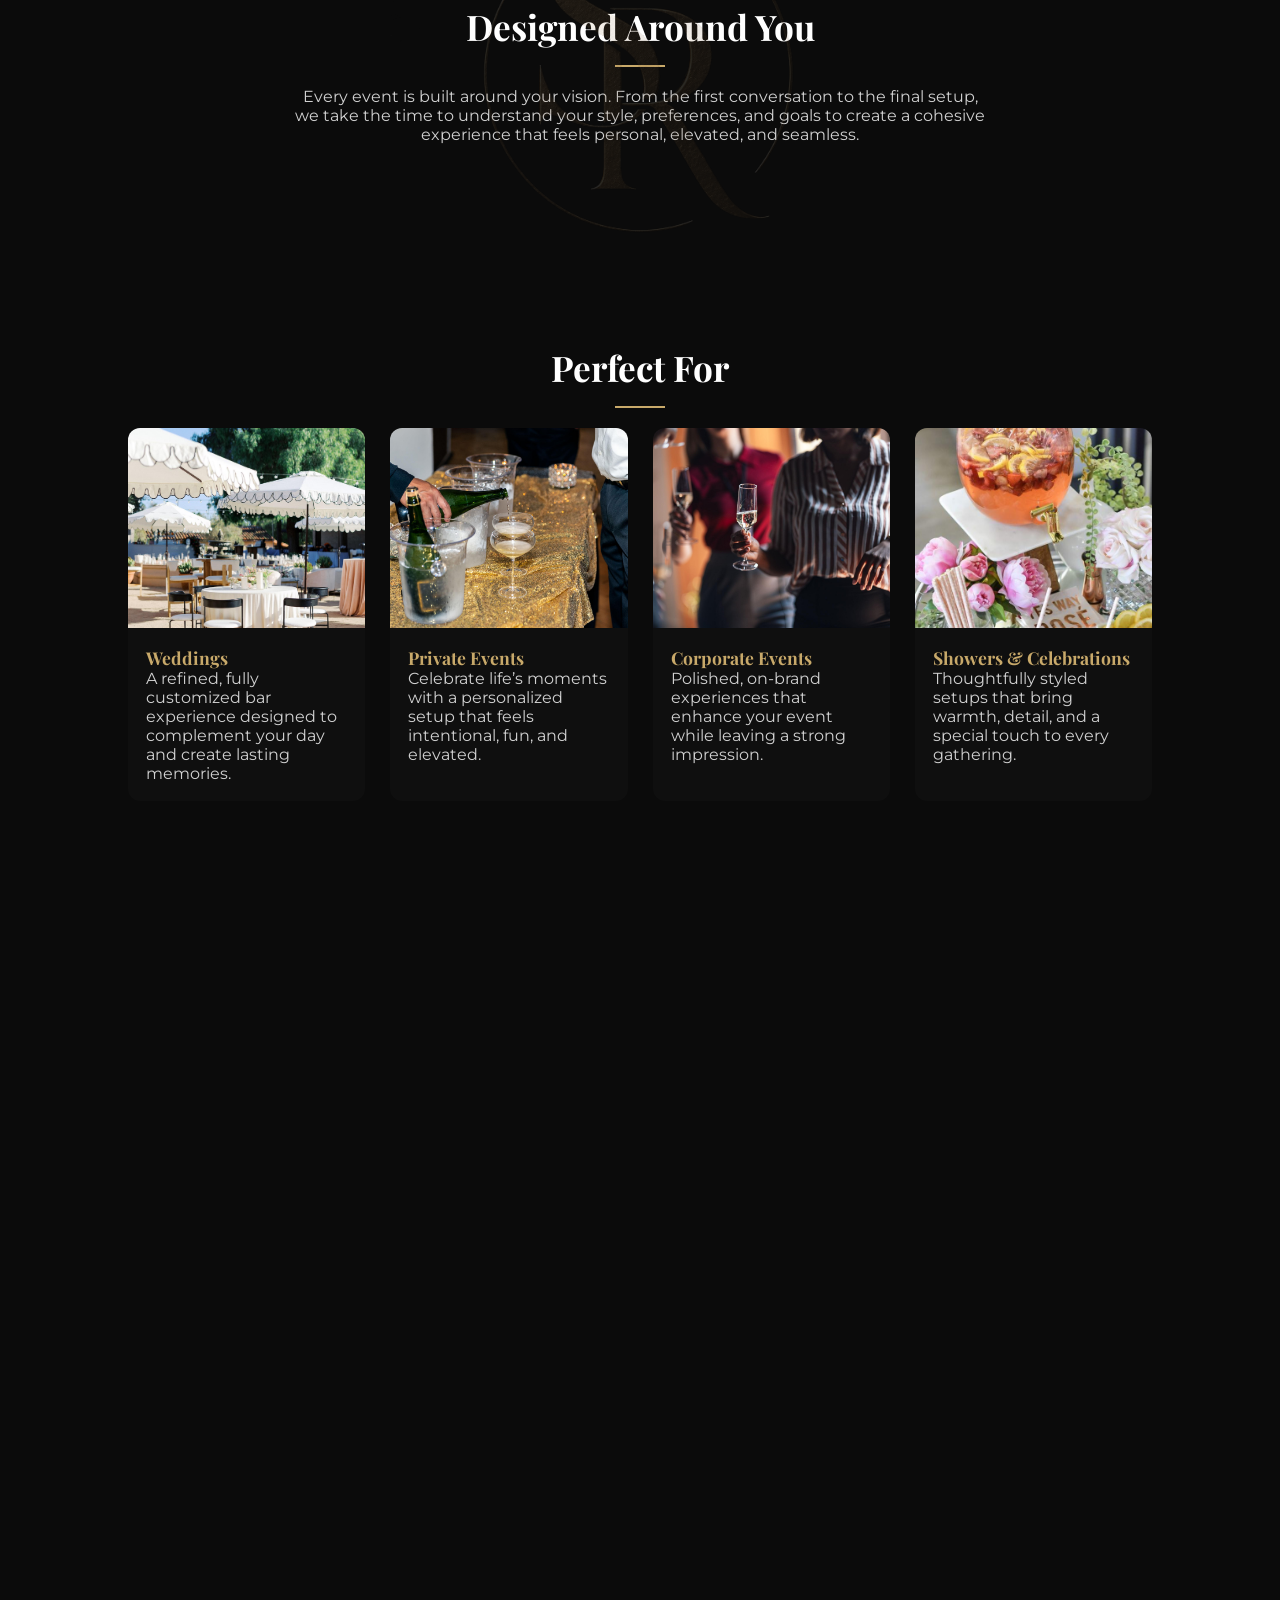
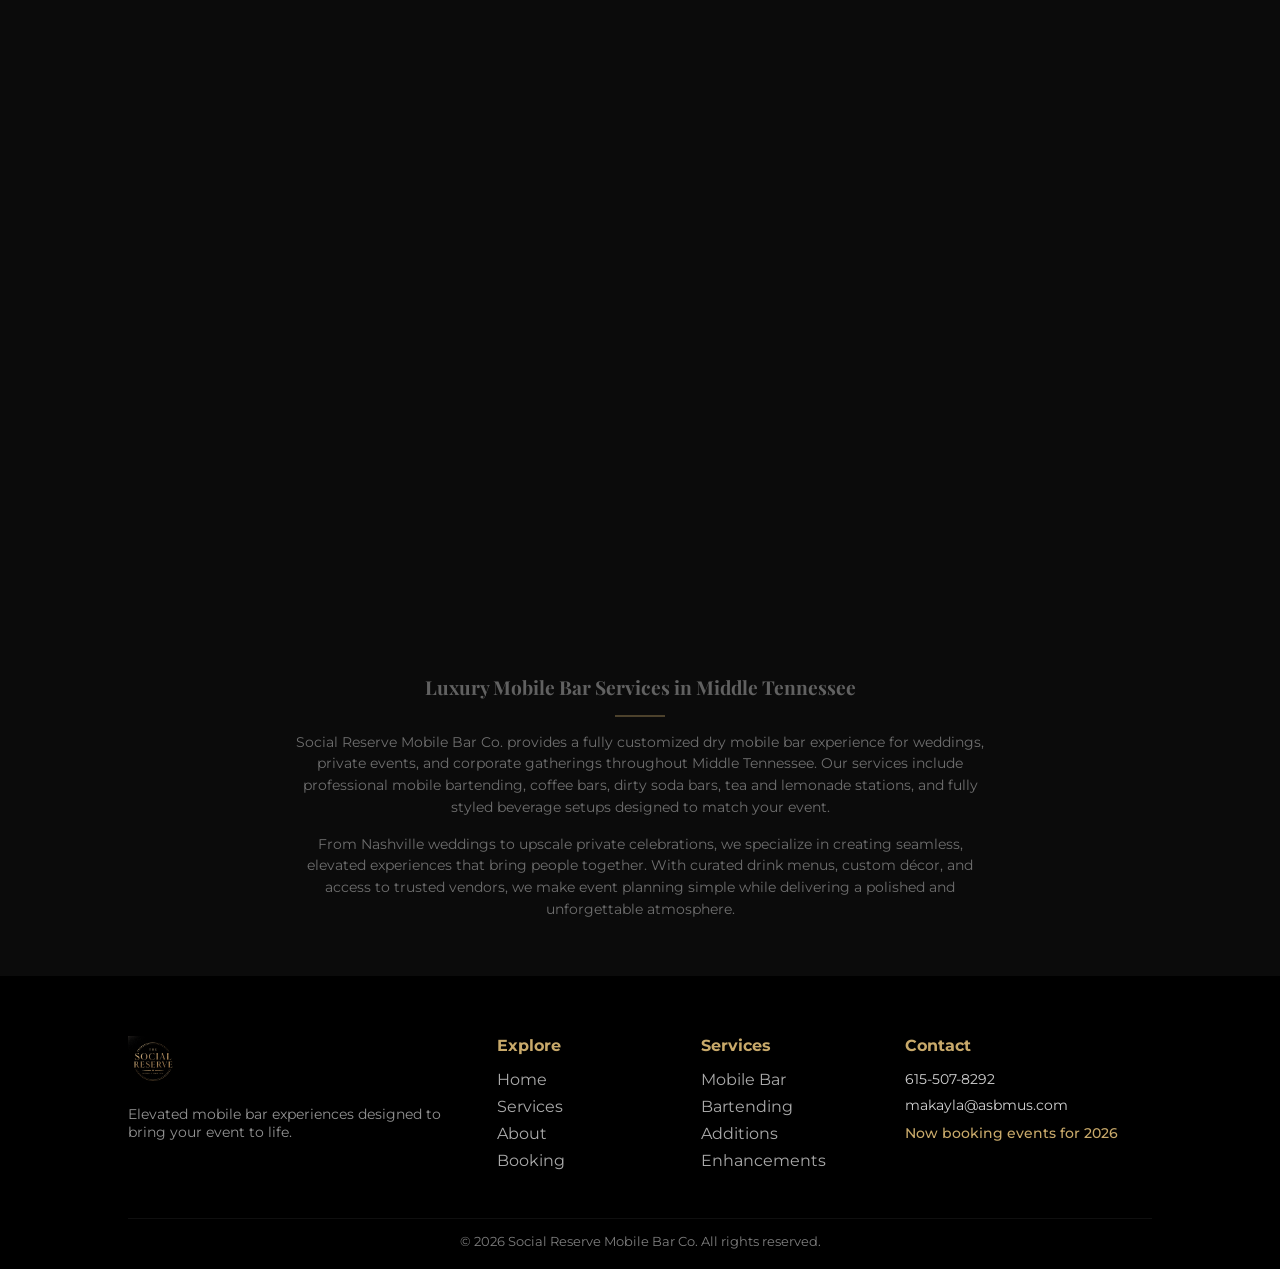
==== commit c2f321d1: "Add files via upload" ====
--- a/index.html
+++ b/index.html
@@ -18,7 +18,7 @@
 
     <!-- FONTS -->
     <link href="https://fonts.googleapis.com/css2?family=Playfair+Display:wght@500;700&family=Montserrat:wght@300;400;600&display=swap" rel="stylesheet">
-
+    <link rel="icon" type="image/png" href="images/logoSRtransparent.png">
     <!-- CSS -->
     <link rel="stylesheet" href="style.css">
 
--- a/style.css
+++ b/style.css
@@ -1774,4 +1774,26 @@
         padding: 16px 5%;
     }
 
+        .page-hero {
+        min-height: 55svh;
+
+        padding-top: 120px;
+        padding-bottom: 60px;
+
+        display: flex;
+        justify-content: center;
+        align-items: center;
+
+        text-align: center;
+    }
+
+    .page-hero-content {
+        width: 100%;
+    }
+
+    .hero-content,
+    .page-hero-content {
+        padding-inline: 10px;
+    }
+
 }
